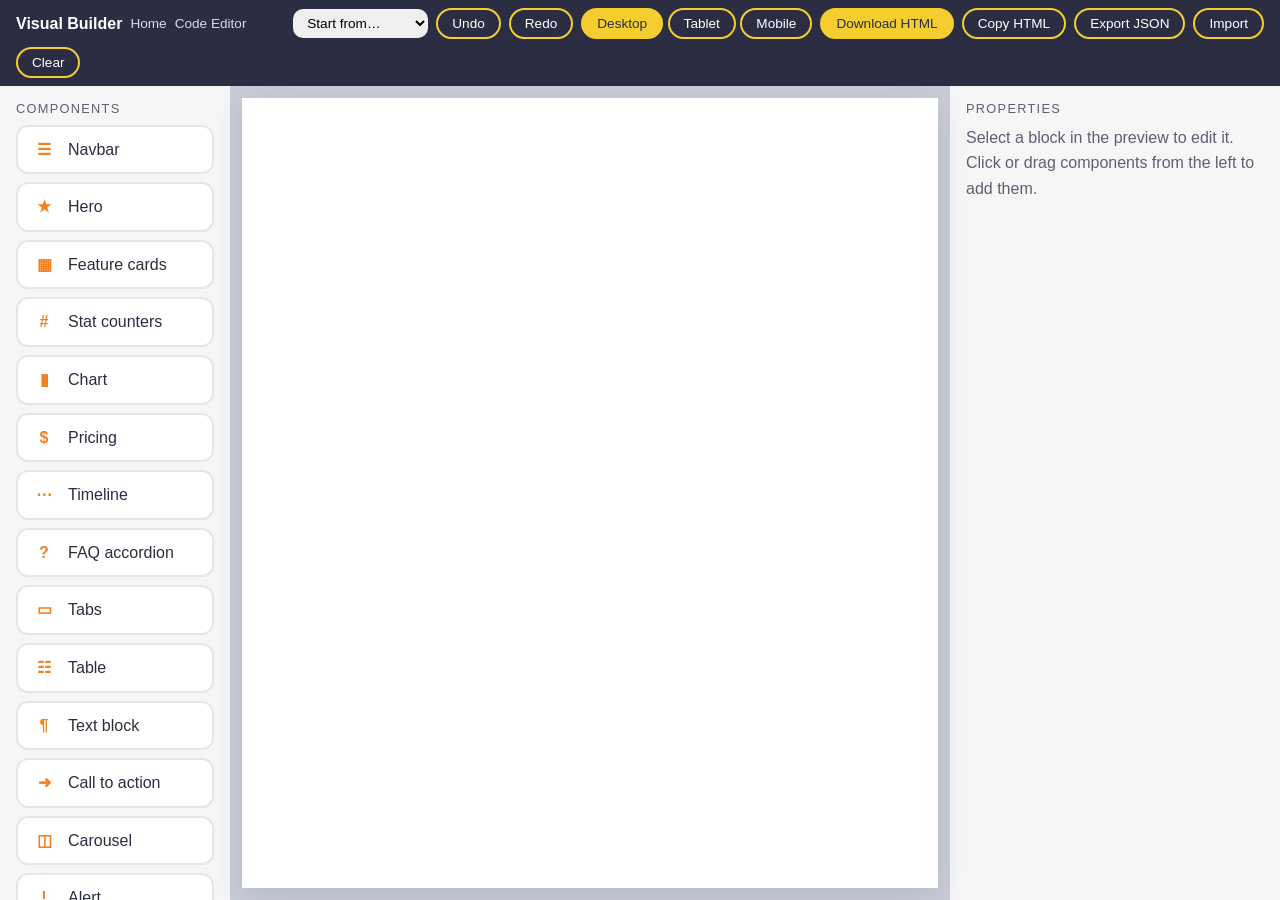
==== builder.html @ aaa6a3e3 "Create builder.html" ====
<!doctype html><html lang="en"><head><meta charset="utf-8"><meta name="viewport" content="width=device-width,initial-scale=1"><title>Relecloud Visual Builder</title><link rel="stylesheet" href="style.css">
<style>
html,body{height:100%}body{display:grid;grid-template-rows:auto 1fr;overflow:hidden}
.tb{display:flex;gap:8px;flex-wrap:wrap;align-items:center;padding:8px 16px;background:var(--navy);color:#fff}.tb a{color:#d6d8e6;text-decoration:none;font-size:.85rem}.tb .rc-btn{padding:6px 14px;font-size:.85rem}.tb .sp{flex:1}.tb .rc-btn-outline{color:#fff}.tb .on{background:var(--yellow);color:var(--navy)}
.tb select{padding:6px 10px;border-radius:10px;border:0;font:inherit;font-size:.85rem}
.ws{display:grid;grid-template-columns:230px 1fr 330px;min-height:0}.pal,.insp{overflow:auto;padding:16px;background:var(--surface)}
.pal h4,.insp h4{margin:0 0 8px;font-size:.8rem;letter-spacing:.1em;text-transform:uppercase;color:var(--muted)}.pal .it{display:flex;gap:10px;align-items:center;width:100%;margin-bottom:8px;padding:10px 12px;border:2px solid var(--line);border-radius:12px;background:var(--bg);color:var(--fg);font:inherit;cursor:grab;text-align:left}.pal .it:hover{border-color:var(--yellow)}.pal .it b{width:28px;text-align:center;color:var(--orange)}
.stage{position:relative;background:#c9ccd8;display:flex;justify-content:center;padding:12px;min-height:0;min-width:0}.frame{background:#fff;border:0;height:100%;width:100%;max-width:100%;transition:width .25s;box-shadow:var(--sh)}
.drop{position:absolute;inset:0;display:none;z-index:5;background:rgba(244,206,47,.15);border:3px dashed var(--yellow)}.dragging .drop{display:block}
.insp .rc-field{margin-bottom:12px}.insp textarea{min-height:90px;font:12px/1.4 ui-monospace,Consolas,monospace}.insp .bad{border-color:var(--red)}.insp .acts{display:flex;gap:6px;flex-wrap:wrap;margin:8px 0 16px}.insp .acts .rc-btn{padding:4px 12px;font-size:.8rem}
@media(max-width:1000px){body{overflow:auto;display:block}.ws{grid-template-columns:1fr}.stage{height:70vh}}
</style></head><body>
<div class="tb"><strong>Visual Builder</strong><a href="index.html">Home</a><a href="editor.html">Code Editor</a><span class="sp"></span>
<select id="preset" aria-label="Start from template"></select>
<button class="rc-btn rc-btn-outline" id="undo">Undo</button><button class="rc-btn rc-btn-outline" id="redo">Redo</button>
<span id="dev"><button class="rc-btn rc-btn-outline on" data-w="100%">Desktop</button> <button class="rc-btn rc-btn-outline" data-w="768px">Tablet</button> <button class="rc-btn rc-btn-outline" data-w="390px">Mobile</button></span>
<button class="rc-btn" id="export">Download HTML</button><button class="rc-btn rc-btn-outline" id="copy">Copy HTML</button><button class="rc-btn rc-btn-outline" id="json">Export JSON</button><label class="rc-btn rc-btn-outline">Import<input id="imp" type="file" accept=".json" hidden></label><button class="rc-btn rc-btn-outline" id="clear">Clear</button></div>
<div class="ws"><aside class="pal" id="pal"><h4>Components</h4></aside>
<div class="stage" id="stage"><iframe class="frame" id="frame" title="Page preview"></iframe><div class="drop" id="drop"></div></div>
<aside class="insp" id="insp"></aside></div>
<script src="script.js"></script>
<script>
const $=s=>document.querySelector(s),h=UI.h,clone=o=>JSON.parse(JSON.stringify(o));
const COLORS=['yellow','orange','red','blue','cyan','mint'];
const T=['text'],TA=['textarea'];
/* Catalog: props, editable fields, and make() — make() is self-contained so it can be exported as source. */
const C={
navbar:{label:'Navbar',icon:'☰',props:{brand:'Relecloud',links:[{label:'Features',href:'#features'},{label:'Pricing',href:'#pricing'}],ctaLabel:'Get started',ctaHref:'#cta'},fields:[['brand','Brand'],['links','Links','json'],['ctaLabel','Button label'],['ctaHref','Button link']],
 make:p=>new UI.reg.Navbar({brand:p.brand,links:p.links,cta:p.ctaLabel?{label:p.ctaLabel,href:p.ctaHref}:null})},
hero:{label:'Hero',icon:'★',props:{eyebrow:'Cloud platform',title:'Build something remarkable',text:'One platform to deploy, monitor and scale.',btn1:'Start free',btn1Href:'#cta',btn2:'Learn more',btn2Href:'#features'},fields:[['eyebrow','Eyebrow'],['title','Title'],['text','Text','textarea'],['btn1','Button 1'],['btn1Href','Button 1 link'],['btn2','Button 2'],['btn2Href','Button 2 link']],
 make:p=>new UI.reg.Hero({eyebrow:p.eyebrow,title:p.title,text:p.text,actions:[p.btn1&&{label:p.btn1,href:p.btn1Href},p.btn2&&{label:p.btn2,variant:'outline',href:p.btn2Href}].filter(Boolean)})},
features:{label:'Feature cards',icon:'▦',props:{id:'features',title:'Features',items:[{title:'Deploy',text:'Ship in minutes.',color:'yellow'},{title:'Monitor',text:'See everything.',color:'orange'},{title:'Scale',text:'Grow without limits.',color:'mint'}]},fields:[['id','Anchor id'],['title','Title'],['items','Cards','json']],
 make:p=>new UI.reg.Section({id:p.id,title:p.title,center:true},new UI.reg.Grid({cols:3},p.items.map((x,i)=>new UI.reg.Card({title:x.title,text:x.text,ring:i+1,color:x.color}))))},
stats:{label:'Stat counters',icon:'#',props:{title:'',items:[{value:87,suffix:'%',label:'Satisfaction',color:'yellow'},{value:12,suffix:'×',label:'Faster',color:'orange'},{value:342,prefix:'$',suffix:'K',label:'Revenue',color:'blue'},{value:99,suffix:'%',label:'Uptime',color:'mint'}]},fields:[['title','Title'],['items','Stats','json']],
 make:p=>new UI.reg.Section({title:p.title},new UI.reg.Grid({cols:4},p.items.map(x=>new UI.reg.Stat(x))))},
chart:{label:'Chart',icon:'▮',props:{title:'Revenue by quarter',type:'bar',values:'12,18,26,34',labels:'Q1,Q2,Q3,Q4'},fields:[['title','Title'],['type','Type','select',['bar','line','donut']],['values','Values (comma)'],['labels','Labels (comma)']],
 make:p=>new UI.reg.Section({title:p.title},new UI.reg.Chart({type:p.type,values:String(p.values).split(',').map(Number),labels:String(p.labels).split(',')}))},
pricing:{label:'Pricing',icon:'$',props:{id:'pricing',title:'Pricing',dark:true,plans:[{name:'Starter',price:'$0',note:'Small projects'},{name:'Pro',price:'$29',note:'Teams',featured:true},{name:'Scale',price:'$99',note:'Enterprise'}]},fields:[['id','Anchor id'],['title','Title'],['dark','Dark background','bool'],['plans','Plans','json']],
 make:p=>new UI.reg.Section({id:p.id,title:p.title,dark:p.dark,center:true},new UI.reg.Pricing({plans:p.plans}))},
timeline:{label:'Timeline',icon:'⋯',props:{title:'Roadmap',steps:[{title:'Plan',text:'Scope it.',date:'Jan',color:'yellow'},{title:'Build',text:'Make it.',date:'Feb',color:'orange'},{title:'Launch',text:'Ship it.',date:'Mar',color:'mint'}]},fields:[['title','Title'],['steps','Steps','json']],
 make:p=>new UI.reg.Section({title:p.title},new UI.reg.Timeline({steps:p.steps}))},
faq:{label:'FAQ accordion',icon:'?',props:{title:'Questions',items:[{title:'Is it free?',content:'Yes, the Starter plan is free.'},{title:'Can I cancel?',content:'Anytime.'}]},fields:[['title','Title'],['items','Items','json']],
 make:p=>new UI.reg.Section({title:p.title},new UI.reg.Accordion({items:p.items}))},
tabs:{label:'Tabs',icon:'▭',props:{title:'Details',tabs:[{label:'Overview',content:'Overview content.'},{label:'Specs',content:'Spec content.'}]},fields:[['title','Title'],['tabs','Tabs','json']],
 make:p=>new UI.reg.Section({title:p.title},new UI.reg.Tabs({tabs:p.tabs}))},
table:{label:'Table',icon:'☷',props:{title:'Status',head:['Workstream','Owner','Status'],rows:[['Discovery','Team A','Done'],['Build','Team B','Active']]},fields:[['title','Title'],['head','Header','json'],['rows','Rows','json']],
 make:p=>new UI.reg.Section({title:p.title},new UI.reg.Table({head:p.head,rows:p.rows}))},
text:{label:'Text block',icon:'¶',props:{id:'',title:'Heading',body:'Write your paragraph here.',center:false,dark:false},fields:[['id','Anchor id'],['title','Title'],['body','Body','textarea'],['center','Center','bool'],['dark','Dark background','bool']],
 make:p=>new UI.reg.Section({id:p.id||null,title:p.title,center:p.center,dark:p.dark},p.body.split('\n').map(t=>UI.h('p',{class:p.center?'rc-center':''},t)))},
cta:{label:'Call to action',icon:'➜',props:{id:'cta',title:'Ready to start?',text:'Create your account in minutes.',label:'Get started',href:'#',dark:true},fields:[['id','Anchor id'],['title','Title'],['text','Text'],['label','Button label'],['href','Button link'],['dark','Dark background','bool']],
 make:p=>new UI.reg.Section({id:p.id,title:p.title,dark:p.dark,center:true},UI.h('p',{},p.text),new UI.reg.Btn({label:p.label,href:p.href,size:'lg'}))},
carousel:{label:'Carousel',icon:'◫',props:{auto:4000,slides:['Slide one','Slide two','Slide three']},fields:[['auto','Auto-play ms','number'],['slides','Slides','json']],
 make:p=>new UI.reg.Section({},new UI.reg.Carousel({auto:p.auto||null,slides:p.slides}))},
alert:{label:'Alert',icon:'!',props:{color:'cyan',text:'Heads up: something worth knowing.'},fields:[['color','Color','select',COLORS],['text','Text']],
 make:p=>new UI.reg.Section({},new UI.reg.Alert({color:p.color,text:p.text}))},
footer:{label:'Footer',icon:'▁',props:{text:'© Relecloud'},fields:[['text','Text']],make:p=>new UI.reg.Footer({text:p.text})}};
const P=(...t)=>t.map(x=>Array.isArray(x)?{type:x[0],props:x[1]}:{type:x});
const PRESETS={blank:['Blank page',[]],saas:['SaaS landing',P('navbar','hero','features','stats','chart','pricing','faq','cta','footer')],
 report:['Business report',P(['hero',{eyebrow:'Quarterly report',title:'Q4 Business Review',text:'Highlights and next steps.',btn1:'',btn2:''}],'stats','chart','table','timeline','footer')],
 pricing:['Pricing page',P('navbar',['hero',{eyebrow:'Pricing',title:'Simple, transparent plans',text:'Pick a plan and upgrade anytime.',btn1:'',btn2:''}],'pricing','faq','cta','footer')]};
let state=[],sel=null,hist=[],hi=-1,uid=0,tm,frame=$('#frame');
const nid=()=>'n'+(++uid);
const node=(t,p)=>({id:nid(),type:t,props:Object.assign(clone(C[t].props),p||{})});
const load=a=>{state=a.map(x=>node(x.type,x.props));sel=null;commit(true)};
function save(){try{localStorage.setItem('rc-builder',JSON.stringify(state.map(({type,props})=>({type,props}))))}catch(e){}}
function commit(now){clearTimeout(tm);const go=()=>{const s=JSON.stringify(state.map(({type,props})=>({type,props})));if(hist[hi]!==s){hist=hist.slice(0,hi+1);hist.push(s);hi=hist.length-1}save()};now?go():tm=setTimeout(go,400);draw();insp()}
function restore(i){if(i<0||i>=hist.length)return;hi=i;state=JSON.parse(hist[i]).map(x=>node(x.type,x.props));sel=null;save();draw();insp()}
function draw(){const iw=frame.contentWindow;if(!iw||!iw.UI||!iw.RC)return;const d=iw.document,app=d.getElementById('app'),y=iw.scrollY;app.replaceChildren();
 if(!state.length){const e=d.createElement('div');e.className='bd-empty';e.textContent='Click or drag a component to start';app.append(e)}
 state.forEach(n=>{const w=d.createElement('div');w.className='bd-block'+(n.id===sel?' sel':'');w.dataset.id=n.id;w.dataset.type=n.type;
  try{w.append(new Function('UI','return '+C[n.type].make.toString())(iw.UI)(n.props).render())}catch(e){w.textContent='Error: '+e.message}
  w.addEventListener('click',e=>{e.preventDefault();select(n.id)});app.append(w)});
 iw.RC.init();iw.RC.start();iw.scrollTo(0,y)}
function select(i){sel=i;insp();[...frame.contentDocument.querySelectorAll('.bd-block')].forEach(b=>b.classList.toggle('sel',b.dataset.id===i))}
function add(t,at){const n=node(t);const i=at==null?(sel?state.findIndex(x=>x.id===sel)+1:state.length):at;state.splice(i,0,n);sel=n.id;commit(true);
 setTimeout(()=>{const b=frame.contentDocument.querySelector('.bd-block.sel');b&&b.scrollIntoView({block:'center'})},50)}
const idx=()=>state.findIndex(x=>x.id===sel);
function move(d){const i=idx(),j=i+d;if(i<0||j<0||j>=state.length)return;[state[i],state[j]]=[state[j],state[i]];commit(true)}
function dup(){const i=idx();if(i<0)return;const n=node(state[i].type,clone(state[i].props));state.splice(i+1,0,n);sel=n.id;commit(true)}
function del(){const i=idx();if(i<0)return;state.splice(i,1);sel=null;commit(true)}
function insp(){const box=$('#insp'),n=state.find(x=>x.id===sel);box.replaceChildren();
 if(!n){box.append(h('h4',{},'Properties'),h('p',{class:'rc-muted'},'Select a block in the preview to edit it. Click or drag components from the left to add them.'));return}
 box.append(h('h4',{},'Editing'),h('h3',{},C[n.type].label),h('div',{class:'acts'},...[['↑ Up',()=>move(-1)],['↓ Down',()=>move(1)],['Duplicate',dup],['Delete',del]].map(([l,f])=>new UI.reg.Btn({label:l,size:'sm',variant:'outline',onClick:f}).render())));
 C[n.type].fields.forEach(([k,label,type,opts])=>{const v=n.props[k],id='f_'+k;let inp;
  const set=val=>{n.props[k]=val;commit()};
  if(type==='textarea'||type==='json'){inp=h('textarea',{class:'rc-input',id,rows:type==='json'?8:4,spellcheck:'false'});inp.value=type==='json'?JSON.stringify(v,null,1):v??'';
   inp.addEventListener('input',()=>{if(type==='json'){try{set(JSON.parse(inp.value));inp.classList.remove('bad')}catch(e){inp.classList.add('bad')}}else set(inp.value)})}
  else if(type==='select'){inp=h('select',{class:'rc-input',id},opts.map(o=>h('option',{value:o},o)));inp.value=v;inp.addEventListener('change',()=>set(inp.value))}
  else if(type==='bool'){inp=h('input',{type:'checkbox',class:'rc-switch',id});inp.checked=!!v;inp.addEventListener('change',()=>set(inp.checked))}
  else{inp=h('input',{class:'rc-input',id,type:type==='number'?'number':'text'});inp.value=v??'';inp.addEventListener('input',()=>set(type==='number'?+inp.value:inp.value))}
  box.append(h('div',{class:'rc-field'},h('label',{for:id},label),inp))})}
/* export: self-contained page that rebuilds the layout with the same UI classes */
function html(){const used=[...new Set(state.map(n=>n.type))];
 return `<!doctype html>\n<html lang="en"><head><meta charset="utf-8"><meta name="viewport" content="width=device-width,initial-scale=1"><title>My page</title><link rel="stylesheet" href="style.css"></head>\n<body><div id="app"></div>\n<script src="script.js"><\/script>\n<script>\nconst make={\n${used.map(t=>'  '+t+':'+C[t].make.toString()).join(',\n')}\n};\nconst spec=${JSON.stringify(state.map(({type,props})=>({type,props})),null,1)};\nspec.forEach(n=>make[n.type](n.props).mount('#app'));\n<\/script></body></html>\n`}
const dl=(name,text,type)=>{const a=h('a',{href:URL.createObjectURL(new Blob([text],{type})),download:name});document.body.append(a);a.click();a.remove()};
/* wiring */
const pal=$('#pal');Object.entries(C).forEach(([t,c])=>{const b=h('button',{class:'it',draggable:'true',type:'button',data:{type:t}},h('b',{},c.icon),c.label);
 b.addEventListener('click',()=>add(t));b.addEventListener('dragstart',e=>{e.dataTransfer.setData('text/plain',t);document.body.classList.add('dragging')});b.addEventListener('dragend',()=>document.body.classList.remove('dragging'));pal.append(b)});
const dz=$('#drop');dz.addEventListener('dragover',e=>e.preventDefault());dz.addEventListener('drop',e=>{e.preventDefault();document.body.classList.remove('dragging');const t=e.dataTransfer.getData('text/plain');if(!C[t])return;
 const y=e.clientY-frame.getBoundingClientRect().top,bl=[...frame.contentDocument.querySelectorAll('.bd-block')];let i=bl.findIndex(b=>{const r=b.getBoundingClientRect();return y<r.top+r.height/2});add(t,i<0?state.length:i)});
const ps=$('#preset');Object.entries(PRESETS).forEach(([k,[l]])=>ps.append(h('option',{value:k},k==='blank'?'Start from…':l)));ps.addEventListener('change',()=>{if(ps.value&&(!state.length||confirm('Replace the current page?')))load(PRESETS[ps.value][1]);ps.value='blank'});
$('#undo').onclick=()=>restore(hi-1);$('#redo').onclick=()=>restore(hi+1);
$('#clear').onclick=()=>{if(!state.length||confirm('Clear the page?')){state=[];sel=null;commit(true)}};
$('#export').onclick=()=>dl('page.html',html(),'text/html');$('#copy').onclick=()=>navigator.clipboard.writeText(html()).then(()=>RC.toast('HTML copied','mint'));
$('#json').onclick=()=>dl('page.json',JSON.stringify(state.map(({type,props})=>({type,props})),null,1),'application/json');
$('#imp').onchange=e=>{const f=e.target.files[0];if(!f)return;f.text().then(t=>{try{load(JSON.parse(t).filter(x=>C[x.type]))}catch(err){RC.toast('Invalid JSON file','red')}})};
$('#dev').addEventListener('click',e=>{const b=e.target.closest('button');if(!b)return;frame.style.width=b.dataset.w;[...$('#dev').children].forEach(x=>x.classList.toggle('on',x===b))});
document.addEventListener('keydown',e=>{if(/INPUT|TEXTAREA|SELECT/.test(document.activeElement.tagName))return;if((e.key==='Delete'||e.key==='Backspace')&&sel){e.preventDefault();del()}if((e.ctrlKey||e.metaKey)&&e.key==='z'){e.preventDefault();restore(hi-1)}if((e.ctrlKey||e.metaKey)&&e.key==='y'){e.preventDefault();restore(hi+1)}});
const base=new URL('./',location.href).href;
frame.addEventListener('load',()=>{let s=null;try{s=JSON.parse(localStorage.getItem('rc-builder'))}catch(e){}state=(s&&s.length?s:PRESETS.saas[1]).filter(x=>C[x.type]).map(x=>node(x.type,x.props));commit(true)},{once:true});
frame.srcdoc=`<!doctype html><html><head><meta charset="utf-8"><meta name="viewport" content="width=device-width,initial-scale=1"><link rel="stylesheet" href="${base}style.css"><style>.bd-block{position:relative;cursor:pointer}.bd-block>*{pointer-events:none}.bd-block:hover{outline:2px dashed #009AD5;outline-offset:-2px}.bd-block.sel{outline:3px solid #F4CE2F;outline-offset:-3px}.bd-empty{padding:120px 24px;text-align:center;color:#888;font:1.2rem sans-serif}.rc-nav{position:relative}</style></head><body><div id="app"></div><script src="${base}script.js"><\/script></body></html>`;
</script></body></html>
---- style.css ----
/* Relecloud UI 1.1 — tokens, base, layout, components, templates */
:root{--navy:#2B2E42;--white:#fff;--gray:#E7E6E6;--yellow:#F4CE2F;--red:#D23958;--orange:#F58020;--cyan:#009AD5;--blue:#0479CE;--mint:#25C29C;
--bg:var(--white);--fg:var(--navy);--surface:#f6f6f6;--line:var(--gray);--muted:#5d6075;
--fh:"Avenir Next LT Pro Demi",Avenir,Calibri,Arial,sans-serif;--fb:"Avenir Next LT Pro",Avenir,Calibri,Arial,sans-serif;
--s1:4px;--s2:8px;--s3:16px;--s4:24px;--s5:32px;--s6:48px;--s7:80px;--r:16px;--max:1200px;--sh:0 8px 30px rgba(43,46,66,.12);--t:.2s ease}
[data-theme=dark]{--bg:var(--navy);--fg:#fff;--surface:#383c55;--line:#4a4e6a;--muted:#b9bcd0;--sh:0 8px 30px rgba(0,0,0,.4)}
*{box-sizing:border-box}html{scroll-behavior:smooth}body{margin:0;background:var(--bg);color:var(--fg);font:400 1rem/1.6 var(--fb);transition:background var(--t)}
h1,h2,h3,h4{font-family:var(--fh);line-height:1.15;margin:0 0 var(--s3);font-weight:400}h1{font-size:clamp(2.4rem,6vw,4rem)}h2{font-size:clamp(1.8rem,4vw,2.6rem)}h3{font-size:1.4rem}p{margin:0 0 var(--s3)}a{color:var(--blue)}img{max-width:100%}
.rc-muted{color:var(--muted)}.rc-eyebrow{font:700 .8rem var(--fb);letter-spacing:.14em;text-transform:uppercase;color:var(--orange)}
/* layout */
.rc-container{max-width:var(--max);margin:0 auto;padding:0 var(--s4)}.rc-section{padding:var(--s7) 0}.rc-dark{background:var(--navy);color:#fff;--surface:#383c55;--line:#4a4e6a;--muted:#b9bcd0}
.rc-grid{display:grid;gap:var(--s4);grid-template-columns:repeat(auto-fit,minmax(240px,1fr))}.rc-grid-2{grid-template-columns:repeat(auto-fit,minmax(340px,1fr))}.rc-grid-3{grid-template-columns:repeat(3,1fr)}.rc-grid-4{grid-template-columns:repeat(4,1fr)}
@media(max-width:800px){.rc-grid-3,.rc-grid-4{grid-template-columns:1fr 1fr}}@media(max-width:520px){.rc-grid-3,.rc-grid-4{grid-template-columns:1fr}}
.rc-stack>*+*{margin-top:var(--s3)}.rc-row{display:flex;gap:var(--s3);flex-wrap:wrap;align-items:center}.rc-between{justify-content:space-between}.rc-center{text-align:center}
/* buttons */
.rc-btn{display:inline-flex;align-items:center;gap:var(--s2);padding:12px 28px;border:2px solid transparent;border-radius:999px;background:var(--yellow);color:var(--navy);font:400 1rem var(--fh);text-decoration:none;cursor:pointer;transition:transform var(--t),box-shadow var(--t)}
.rc-btn:hover{transform:translateY(-2px);box-shadow:var(--sh)}.rc-btn:focus-visible,.rc-input:focus-visible{outline:3px solid var(--cyan);outline-offset:2px}
.rc-btn-outline{background:none;border-color:var(--yellow);color:var(--fg)}.rc-btn-blue{background:var(--blue);color:#fff}.rc-btn-sm{padding:6px 16px;font-size:.9rem}.rc-btn-lg{padding:16px 40px;font-size:1.15rem}
/* motifs */
.rc-ring{display:inline-grid;place-items:center;width:56px;height:56px;border:2px solid var(--c,var(--yellow));border-radius:50%;color:var(--c,var(--yellow));font:1.2rem var(--fh);flex:none}
.rc-ring-lg{width:88px;height:88px;font-size:1.8rem}.rc-rule{border:0;border-top:2px dashed var(--c,var(--mint));margin:var(--s4) 0}
.rc-marker{display:block;height:6px;width:100%;border-radius:3px;background:var(--c,var(--yellow));margin:var(--s2) 0 var(--s3)}
.c-yellow{--c:var(--yellow)}.c-orange{--c:var(--orange)}.c-red{--c:var(--red)}.c-blue{--c:var(--blue)}.c-cyan{--c:var(--cyan)}.c-mint{--c:var(--mint)}
/* surfaces */
.rc-card{background:var(--surface);border-radius:var(--r);padding:var(--s5);transition:transform var(--t),box-shadow var(--t)}.rc-card-hover:hover{transform:translateY(-4px);box-shadow:var(--sh)}
.rc-badge{display:inline-block;padding:2px 12px;border-radius:999px;background:var(--c,var(--yellow));color:var(--navy);font:700 .75rem var(--fb)}
.rc-alert{padding:var(--s3) var(--s4);border-radius:12px;border:2px solid var(--c,var(--cyan));display:flex;gap:var(--s3)}
.rc-stat b{display:block;font:clamp(2.4rem,5vw,3.4rem) var(--fh);color:var(--c,var(--yellow))}
.rc-progress{height:10px;background:var(--line);border-radius:5px;overflow:hidden}.rc-progress>i{display:block;height:100%;width:var(--v,50%);background:var(--c,var(--mint));border-radius:5px;transition:width .8s}
/* nav */
.rc-nav{position:sticky;top:0;z-index:50;background:var(--bg);border-bottom:1px solid var(--line);backdrop-filter:blur(8px)}.rc-nav .rc-container{display:flex;align-items:center;justify-content:space-between;height:68px}
.rc-nav nav{display:flex;gap:var(--s4)}.rc-nav a{color:var(--fg);text-decoration:none}.rc-logo{font:1.3rem var(--fh)}@media(max-width:700px){.rc-nav nav{display:none}}
/* forms */
.rc-field{display:grid;gap:var(--s2)}.rc-field label{font:700 .85rem var(--fb)}.rc-input{width:100%;padding:12px 16px;border:2px solid var(--line);border-radius:12px;background:var(--bg);color:var(--fg);font:inherit}
.rc-switch{appearance:none;width:48px;height:26px;border-radius:13px;background:var(--line);position:relative;cursor:pointer;transition:background var(--t)}.rc-switch::after{content:"";position:absolute;top:3px;left:3px;width:20px;height:20px;border-radius:50%;background:#fff;transition:transform var(--t)}.rc-switch:checked{background:var(--mint)}.rc-switch:checked::after{transform:translateX(22px)}
/* tabs, accordion */
.rc-tablist{display:flex;gap:var(--s2);border-bottom:2px solid var(--line)}.rc-tab{background:none;border:0;padding:12px 20px;color:var(--muted);font:1rem var(--fh);cursor:pointer;border-bottom:3px solid transparent;margin-bottom:-2px}.rc-tab[aria-selected=true]{color:var(--fg);border-color:var(--yellow)}.rc-tabpanel{padding:var(--s4) 0}.rc-tabpanel[hidden]{display:none}
.rc-acc{border-bottom:1px solid var(--line)}.rc-acc summary{cursor:pointer;padding:var(--s3) 0;font:1.1rem var(--fh);list-style:none;display:flex;justify-content:space-between}.rc-acc summary::after{content:"+";color:var(--orange)}.rc-acc[open] summary::after{content:"–"}
/* overlays */
.rc-modal{border:0;border-radius:var(--r);padding:var(--s5);max-width:520px;width:90%;background:var(--bg);color:var(--fg);box-shadow:var(--sh)}.rc-modal::backdrop{background:rgba(43,46,66,.7)}
.rc-toasts{position:fixed;right:var(--s4);bottom:var(--s4);display:grid;gap:var(--s2);z-index:99}.rc-toast{background:var(--navy);color:#fff;padding:12px 20px;border-radius:12px;border-left:6px solid var(--c,var(--mint));box-shadow:var(--sh);animation:rcin .3s}@keyframes rcin{from{opacity:0;transform:translateY(12px)}}
[data-tip]{position:relative}[data-tip]:hover::after{content:attr(data-tip);position:absolute;bottom:125%;left:50%;transform:translateX(-50%);background:var(--navy);color:#fff;padding:4px 12px;border-radius:8px;font-size:.8rem;white-space:nowrap}
/* table */
.rc-table{width:100%;border-collapse:collapse}.rc-table th{background:var(--navy);color:#fff;text-align:left;padding:12px 16px;font:1rem var(--fh)}.rc-table td{padding:12px 16px;border-bottom:1px solid var(--line)}
/* timeline (from the deck) */
.rc-timeline{display:grid;grid-template-columns:repeat(auto-fit,minmax(170px,1fr));gap:var(--s4)}.rc-timeline h4{letter-spacing:.12em;text-transform:uppercase;font-size:1rem;margin:0}.rc-timeline time{display:block;font:1.6rem var(--fh);color:var(--c);margin-top:var(--s3)}.rc-timeline .rc-rule{border-color:var(--c)}
/* templates */
.rc-hero{padding:var(--s7) 0;background:var(--navy);color:#fff}.rc-hero h1{max-width:14ch}.rc-hero p{max-width:50ch;font-size:1.2rem;color:#d6d8e6}
.rc-price{text-align:center}.rc-price b{font:3rem var(--fh)}.rc-price.rc-feat{outline:3px solid var(--yellow)}.rc-quote{font:clamp(1.4rem,3vw,2rem) var(--fh);max-width:30ch}
.rc-footer{background:var(--navy);color:#b9bcd0;padding:var(--s6) 0}.rc-reveal{opacity:0;transform:translateY(24px);transition:opacity .7s,transform .7s}.rc-reveal.in{opacity:1;transform:none}
/* slide deck mode */
.rc-deck{height:100vh;overflow-y:auto;scroll-snap-type:y mandatory}.rc-deck>section{height:100vh;scroll-snap-align:start;display:grid;align-content:center;padding:0 8vw}
@media(prefers-reduced-motion:reduce){*{transition:none!important;animation:none!important}.rc-reveal{opacity:1;transform:none}}
@media print{.rc-nav,.rc-toasts{display:none}.rc-section{padding:var(--s5) 0;break-inside:avoid}}
/* ===== 1.1 additions ===== */
.rc-crumbs{display:flex;gap:var(--s2);list-style:none;margin:0;padding:0;font-size:.9rem;color:var(--muted)}.rc-crumbs li+li::before{content:"/";margin-right:var(--s2)}.rc-crumbs a{color:var(--blue);text-decoration:none}
.rc-pages{display:flex;gap:var(--s2);list-style:none;padding:0;margin:0}.rc-pages a{display:grid;place-items:center;min-width:40px;height:40px;border-radius:50%;color:var(--fg);text-decoration:none;border:2px solid var(--line)}.rc-pages .on a{background:var(--yellow);border-color:var(--yellow);color:var(--navy)}
.rc-dd{position:relative;display:inline-block}.rc-dd-menu{position:absolute;top:110%;left:0;min-width:200px;background:var(--bg);border:1px solid var(--line);border-radius:12px;box-shadow:var(--sh);padding:var(--s2);display:none;z-index:40}.rc-dd.open .rc-dd-menu{display:grid}.rc-dd-menu a{padding:8px 12px;border-radius:8px;color:var(--fg);text-decoration:none}.rc-dd-menu a:hover{background:var(--surface)}
.rc-carousel{position:relative;overflow:hidden;border-radius:var(--r)}.rc-track{display:flex;transition:transform .5s ease}.rc-track>*{flex:0 0 100%;padding:var(--s6);background:var(--surface)}.rc-car-nav{display:flex;gap:var(--s2);justify-content:center;margin-top:var(--s3)}.rc-car-nav button{width:12px;height:12px;border-radius:50%;border:0;background:var(--line);cursor:pointer}.rc-car-nav .on{background:var(--yellow);width:32px;border-radius:6px}
.rc-avatar{width:48px;height:48px;border-radius:50%;background:var(--c,var(--blue));color:#fff;display:inline-grid;place-items:center;font:1rem var(--fh)}.rc-steps{counter-reset:s;list-style:none;padding:0;display:grid;gap:var(--s4)}.rc-steps li{counter-increment:s;display:flex;gap:var(--s3)}.rc-steps li::before{content:counter(s);flex:none;width:40px;height:40px;border:2px solid var(--c,var(--yellow));border-radius:50%;display:grid;place-items:center;color:var(--c,var(--yellow));font-family:var(--fh)}
/* charts (rendered by script.js) */
.rc-chart{width:100%;max-width:520px}.rc-chart text{fill:var(--muted);font:12px var(--fb)}.rc-chart .bar{transform-origin:bottom;transform-box:fill-box;animation:rcbar .9s both}.rc-chart .ln{stroke-dasharray:var(--len);stroke-dashoffset:var(--len);animation:rcdraw 1.4s forwards}.rc-chart .arc{stroke-dasharray:0 var(--len);animation:rcarc 1.2s forwards}
@keyframes rcbar{from{transform:scaleY(0)}}@keyframes rcdraw{to{stroke-dashoffset:0}}@keyframes rcarc{to{stroke-dasharray:var(--a) var(--len)}}
/* animated graphics */
.rc-orbs{position:relative;overflow:hidden}.rc-orbs::before,.rc-orbs::after{content:"";position:absolute;width:420px;height:420px;border-radius:50%;filter:blur(90px);opacity:.35;animation:rcfloat 14s ease-in-out infinite alternate;pointer-events:none}.rc-orbs::before{background:var(--blue);top:-120px;right:-80px}.rc-orbs::after{background:var(--mint);bottom:-160px;left:-100px;animation-delay:-7s}.rc-orbs>*{position:relative;z-index:1}
@keyframes rcfloat{to{transform:translate(60px,40px) scale(1.2)}}.rc-pulse{animation:rcpulse 2.4s ease-out infinite}@keyframes rcpulse{0%{box-shadow:0 0 0 0 color-mix(in srgb,var(--c,var(--yellow)) 60%,transparent)}100%{box-shadow:0 0 0 26px transparent}}
.rc-spin{animation:rcspin 12s linear infinite}@keyframes rcspin{to{transform:rotate(360deg)}}.rc-marquee{overflow:hidden;white-space:nowrap}.rc-marquee>div{display:inline-block;animation:rcmq 25s linear infinite;font:2rem var(--fh);padding-right:var(--s6)}@keyframes rcmq{to{transform:translateX(-50%)}}
.rc-gradtext{background:linear-gradient(90deg,var(--yellow),var(--orange),var(--red),var(--blue),var(--mint));background-size:300%;-webkit-background-clip:text;background-clip:text;color:transparent;animation:rcgrad 8s linear infinite}@keyframes rcgrad{to{background-position:300%}}
.rc-type::after{content:"|";animation:rcblink 1s steps(1) infinite}@keyframes rcblink{50%{opacity:0}}.rc-wave{display:flex;gap:4px;align-items:flex-end;height:48px}.rc-wave i{width:6px;background:var(--c,var(--mint));border-radius:3px;animation:rcwave 1s ease-in-out infinite alternate}.rc-wave i:nth-child(2n){animation-delay:.25s}.rc-wave i:nth-child(3n){animation-delay:.5s}@keyframes rcwave{from{height:8px}to{height:48px}}
/* dashboard shell */
.rc-dash{display:grid;grid-template-columns:240px 1fr;min-height:100vh}.rc-side{background:var(--navy);color:#fff;padding:var(--s4);display:grid;align-content:start;gap:var(--s2)}.rc-side a{color:#d6d8e6;text-decoration:none;padding:10px 14px;border-radius:10px}.rc-side a:hover,.rc-side a.on{background:#383c55;color:var(--yellow)}.rc-main{padding:var(--s5);background:var(--surface)}@media(max-width:800px){.rc-dash{grid-template-columns:1fr}}
/* business documents */
.rc-doc{max-width:820px;margin:var(--s5) auto;background:#fff;color:var(--navy);padding:var(--s7);box-shadow:var(--sh)}.rc-doc .rc-table td{color:var(--navy)}.rc-cover{min-height:100vh;display:grid;align-content:end;padding:var(--s7);background:var(--navy);color:#fff}.rc-total{text-align:right;font:1.6rem var(--fh)}
.rc-prose{max-width:68ch;margin:0 auto}.rc-prose p{font-size:1.1rem}.rc-book{max-width:6in;margin:0 auto;font:11pt/16pt var(--fb)}.rc-book h2{page-break-before:always}.rc-book p{text-align:justify;text-indent:1.2em;margin:0}
/* responsive navbar (UI.Navbar) */
.rc-burger{display:none;place-items:center;width:44px;height:44px;border:2px solid var(--line);border-radius:12px;background:none;color:var(--fg);font-size:1.3rem;cursor:pointer}
@media(max-width:700px){.rc-burger{display:grid}.rc-nav.open nav{display:grid;position:absolute;top:68px;left:0;right:0;background:var(--bg);padding:var(--s3) var(--s4);gap:var(--s3);border-bottom:1px solid var(--line);box-shadow:var(--sh)}}

pre{overflow-x:auto;max-width:100%}.rc-prose,.rc-main{min-width:0}
.rc-dark .rc-btn-outline,.rc-hero .rc-btn-outline,.rc-cover .rc-btn-outline{color:#fff}.rc-dark .rc-nav .rc-btn-outline{color:#fff}
---- style.css ----
/* Relecloud UI 1.1 — tokens, base, layout, components, templates */
:root{--navy:#2B2E42;--white:#fff;--gray:#E7E6E6;--yellow:#F4CE2F;--red:#D23958;--orange:#F58020;--cyan:#009AD5;--blue:#0479CE;--mint:#25C29C;
--bg:var(--white);--fg:var(--navy);--surface:#f6f6f6;--line:var(--gray);--muted:#5d6075;
--fh:"Avenir Next LT Pro Demi",Avenir,Calibri,Arial,sans-serif;--fb:"Avenir Next LT Pro",Avenir,Calibri,Arial,sans-serif;
--s1:4px;--s2:8px;--s3:16px;--s4:24px;--s5:32px;--s6:48px;--s7:80px;--r:16px;--max:1200px;--sh:0 8px 30px rgba(43,46,66,.12);--t:.2s ease}
[data-theme=dark]{--bg:var(--navy);--fg:#fff;--surface:#383c55;--line:#4a4e6a;--muted:#b9bcd0;--sh:0 8px 30px rgba(0,0,0,.4)}
*{box-sizing:border-box}html{scroll-behavior:smooth}body{margin:0;background:var(--bg);color:var(--fg);font:400 1rem/1.6 var(--fb);transition:background var(--t)}
h1,h2,h3,h4{font-family:var(--fh);line-height:1.15;margin:0 0 var(--s3);font-weight:400}h1{font-size:clamp(2.4rem,6vw,4rem)}h2{font-size:clamp(1.8rem,4vw,2.6rem)}h3{font-size:1.4rem}p{margin:0 0 var(--s3)}a{color:var(--blue)}img{max-width:100%}
.rc-muted{color:var(--muted)}.rc-eyebrow{font:700 .8rem var(--fb);letter-spacing:.14em;text-transform:uppercase;color:var(--orange)}
/* layout */
.rc-container{max-width:var(--max);margin:0 auto;padding:0 var(--s4)}.rc-section{padding:var(--s7) 0}.rc-dark{background:var(--navy);color:#fff;--surface:#383c55;--line:#4a4e6a;--muted:#b9bcd0}
.rc-grid{display:grid;gap:var(--s4);grid-template-columns:repeat(auto-fit,minmax(240px,1fr))}.rc-grid-2{grid-template-columns:repeat(auto-fit,minmax(340px,1fr))}.rc-grid-3{grid-template-columns:repeat(3,1fr)}.rc-grid-4{grid-template-columns:repeat(4,1fr)}
@media(max-width:800px){.rc-grid-3,.rc-grid-4{grid-template-columns:1fr 1fr}}@media(max-width:520px){.rc-grid-3,.rc-grid-4{grid-template-columns:1fr}}
.rc-stack>*+*{margin-top:var(--s3)}.rc-row{display:flex;gap:var(--s3);flex-wrap:wrap;align-items:center}.rc-between{justify-content:space-between}.rc-center{text-align:center}
/* buttons */
.rc-btn{display:inline-flex;align-items:center;gap:var(--s2);padding:12px 28px;border:2px solid transparent;border-radius:999px;background:var(--yellow);color:var(--navy);font:400 1rem var(--fh);text-decoration:none;cursor:pointer;transition:transform var(--t),box-shadow var(--t)}
.rc-btn:hover{transform:translateY(-2px);box-shadow:var(--sh)}.rc-btn:focus-visible,.rc-input:focus-visible{outline:3px solid var(--cyan);outline-offset:2px}
.rc-btn-outline{background:none;border-color:var(--yellow);color:var(--fg)}.rc-btn-blue{background:var(--blue);color:#fff}.rc-btn-sm{padding:6px 16px;font-size:.9rem}.rc-btn-lg{padding:16px 40px;font-size:1.15rem}
/* motifs */
.rc-ring{display:inline-grid;place-items:center;width:56px;height:56px;border:2px solid var(--c,var(--yellow));border-radius:50%;color:var(--c,var(--yellow));font:1.2rem var(--fh);flex:none}
.rc-ring-lg{width:88px;height:88px;font-size:1.8rem}.rc-rule{border:0;border-top:2px dashed var(--c,var(--mint));margin:var(--s4) 0}
.rc-marker{display:block;height:6px;width:100%;border-radius:3px;background:var(--c,var(--yellow));margin:var(--s2) 0 var(--s3)}
.c-yellow{--c:var(--yellow)}.c-orange{--c:var(--orange)}.c-red{--c:var(--red)}.c-blue{--c:var(--blue)}.c-cyan{--c:var(--cyan)}.c-mint{--c:var(--mint)}
/* surfaces */
.rc-card{background:var(--surface);border-radius:var(--r);padding:var(--s5);transition:transform var(--t),box-shadow var(--t)}.rc-card-hover:hover{transform:translateY(-4px);box-shadow:var(--sh)}
.rc-badge{display:inline-block;padding:2px 12px;border-radius:999px;background:var(--c,var(--yellow));color:var(--navy);font:700 .75rem var(--fb)}
.rc-alert{padding:var(--s3) var(--s4);border-radius:12px;border:2px solid var(--c,var(--cyan));display:flex;gap:var(--s3)}
.rc-stat b{display:block;font:clamp(2.4rem,5vw,3.4rem) var(--fh);color:var(--c,var(--yellow))}
.rc-progress{height:10px;background:var(--line);border-radius:5px;overflow:hidden}.rc-progress>i{display:block;height:100%;width:var(--v,50%);background:var(--c,var(--mint));border-radius:5px;transition:width .8s}
/* nav */
.rc-nav{position:sticky;top:0;z-index:50;background:var(--bg);border-bottom:1px solid var(--line);backdrop-filter:blur(8px)}.rc-nav .rc-container{display:flex;align-items:center;justify-content:space-between;height:68px}
.rc-nav nav{display:flex;gap:var(--s4)}.rc-nav a{color:var(--fg);text-decoration:none}.rc-logo{font:1.3rem var(--fh)}@media(max-width:700px){.rc-nav nav{display:none}}
/* forms */
.rc-field{display:grid;gap:var(--s2)}.rc-field label{font:700 .85rem var(--fb)}.rc-input{width:100%;padding:12px 16px;border:2px solid var(--line);border-radius:12px;background:var(--bg);color:var(--fg);font:inherit}
.rc-switch{appearance:none;width:48px;height:26px;border-radius:13px;background:var(--line);position:relative;cursor:pointer;transition:background var(--t)}.rc-switch::after{content:"";position:absolute;top:3px;left:3px;width:20px;height:20px;border-radius:50%;background:#fff;transition:transform var(--t)}.rc-switch:checked{background:var(--mint)}.rc-switch:checked::after{transform:translateX(22px)}
/* tabs, accordion */
.rc-tablist{display:flex;gap:var(--s2);border-bottom:2px solid var(--line)}.rc-tab{background:none;border:0;padding:12px 20px;color:var(--muted);font:1rem var(--fh);cursor:pointer;border-bottom:3px solid transparent;margin-bottom:-2px}.rc-tab[aria-selected=true]{color:var(--fg);border-color:var(--yellow)}.rc-tabpanel{padding:var(--s4) 0}.rc-tabpanel[hidden]{display:none}
.rc-acc{border-bottom:1px solid var(--line)}.rc-acc summary{cursor:pointer;padding:var(--s3) 0;font:1.1rem var(--fh);list-style:none;display:flex;justify-content:space-between}.rc-acc summary::after{content:"+";color:var(--orange)}.rc-acc[open] summary::after{content:"–"}
/* overlays */
.rc-modal{border:0;border-radius:var(--r);padding:var(--s5);max-width:520px;width:90%;background:var(--bg);color:var(--fg);box-shadow:var(--sh)}.rc-modal::backdrop{background:rgba(43,46,66,.7)}
.rc-toasts{position:fixed;right:var(--s4);bottom:var(--s4);display:grid;gap:var(--s2);z-index:99}.rc-toast{background:var(--navy);color:#fff;padding:12px 20px;border-radius:12px;border-left:6px solid var(--c,var(--mint));box-shadow:var(--sh);animation:rcin .3s}@keyframes rcin{from{opacity:0;transform:translateY(12px)}}
[data-tip]{position:relative}[data-tip]:hover::after{content:attr(data-tip);position:absolute;bottom:125%;left:50%;transform:translateX(-50%);background:var(--navy);color:#fff;padding:4px 12px;border-radius:8px;font-size:.8rem;white-space:nowrap}
/* table */
.rc-table{width:100%;border-collapse:collapse}.rc-table th{background:var(--navy);color:#fff;text-align:left;padding:12px 16px;font:1rem var(--fh)}.rc-table td{padding:12px 16px;border-bottom:1px solid var(--line)}
/* timeline (from the deck) */
.rc-timeline{display:grid;grid-template-columns:repeat(auto-fit,minmax(170px,1fr));gap:var(--s4)}.rc-timeline h4{letter-spacing:.12em;text-transform:uppercase;font-size:1rem;margin:0}.rc-timeline time{display:block;font:1.6rem var(--fh);color:var(--c);margin-top:var(--s3)}.rc-timeline .rc-rule{border-color:var(--c)}
/* templates */
.rc-hero{padding:var(--s7) 0;background:var(--navy);color:#fff}.rc-hero h1{max-width:14ch}.rc-hero p{max-width:50ch;font-size:1.2rem;color:#d6d8e6}
.rc-price{text-align:center}.rc-price b{font:3rem var(--fh)}.rc-price.rc-feat{outline:3px solid var(--yellow)}.rc-quote{font:clamp(1.4rem,3vw,2rem) var(--fh);max-width:30ch}
.rc-footer{background:var(--navy);color:#b9bcd0;padding:var(--s6) 0}.rc-reveal{opacity:0;transform:translateY(24px);transition:opacity .7s,transform .7s}.rc-reveal.in{opacity:1;transform:none}
/* slide deck mode */
.rc-deck{height:100vh;overflow-y:auto;scroll-snap-type:y mandatory}.rc-deck>section{height:100vh;scroll-snap-align:start;display:grid;align-content:center;padding:0 8vw}
@media(prefers-reduced-motion:reduce){*{transition:none!important;animation:none!important}.rc-reveal{opacity:1;transform:none}}
@media print{.rc-nav,.rc-toasts{display:none}.rc-section{padding:var(--s5) 0;break-inside:avoid}}
/* ===== 1.1 additions ===== */
.rc-crumbs{display:flex;gap:var(--s2);list-style:none;margin:0;padding:0;font-size:.9rem;color:var(--muted)}.rc-crumbs li+li::before{content:"/";margin-right:var(--s2)}.rc-crumbs a{color:var(--blue);text-decoration:none}
.rc-pages{display:flex;gap:var(--s2);list-style:none;padding:0;margin:0}.rc-pages a{display:grid;place-items:center;min-width:40px;height:40px;border-radius:50%;color:var(--fg);text-decoration:none;border:2px solid var(--line)}.rc-pages .on a{background:var(--yellow);border-color:var(--yellow);color:var(--navy)}
.rc-dd{position:relative;display:inline-block}.rc-dd-menu{position:absolute;top:110%;left:0;min-width:200px;background:var(--bg);border:1px solid var(--line);border-radius:12px;box-shadow:var(--sh);padding:var(--s2);display:none;z-index:40}.rc-dd.open .rc-dd-menu{display:grid}.rc-dd-menu a{padding:8px 12px;border-radius:8px;color:var(--fg);text-decoration:none}.rc-dd-menu a:hover{background:var(--surface)}
.rc-carousel{position:relative;overflow:hidden;border-radius:var(--r)}.rc-track{display:flex;transition:transform .5s ease}.rc-track>*{flex:0 0 100%;padding:var(--s6);background:var(--surface)}.rc-car-nav{display:flex;gap:var(--s2);justify-content:center;margin-top:var(--s3)}.rc-car-nav button{width:12px;height:12px;border-radius:50%;border:0;background:var(--line);cursor:pointer}.rc-car-nav .on{background:var(--yellow);width:32px;border-radius:6px}
.rc-avatar{width:48px;height:48px;border-radius:50%;background:var(--c,var(--blue));color:#fff;display:inline-grid;place-items:center;font:1rem var(--fh)}.rc-steps{counter-reset:s;list-style:none;padding:0;display:grid;gap:var(--s4)}.rc-steps li{counter-increment:s;display:flex;gap:var(--s3)}.rc-steps li::before{content:counter(s);flex:none;width:40px;height:40px;border:2px solid var(--c,var(--yellow));border-radius:50%;display:grid;place-items:center;color:var(--c,var(--yellow));font-family:var(--fh)}
/* charts (rendered by script.js) */
.rc-chart{width:100%;max-width:520px}.rc-chart text{fill:var(--muted);font:12px var(--fb)}.rc-chart .bar{transform-origin:bottom;transform-box:fill-box;animation:rcbar .9s both}.rc-chart .ln{stroke-dasharray:var(--len);stroke-dashoffset:var(--len);animation:rcdraw 1.4s forwards}.rc-chart .arc{stroke-dasharray:0 var(--len);animation:rcarc 1.2s forwards}
@keyframes rcbar{from{transform:scaleY(0)}}@keyframes rcdraw{to{stroke-dashoffset:0}}@keyframes rcarc{to{stroke-dasharray:var(--a) var(--len)}}
/* animated graphics */
.rc-orbs{position:relative;overflow:hidden}.rc-orbs::before,.rc-orbs::after{content:"";position:absolute;width:420px;height:420px;border-radius:50%;filter:blur(90px);opacity:.35;animation:rcfloat 14s ease-in-out infinite alternate;pointer-events:none}.rc-orbs::before{background:var(--blue);top:-120px;right:-80px}.rc-orbs::after{background:var(--mint);bottom:-160px;left:-100px;animation-delay:-7s}.rc-orbs>*{position:relative;z-index:1}
@keyframes rcfloat{to{transform:translate(60px,40px) scale(1.2)}}.rc-pulse{animation:rcpulse 2.4s ease-out infinite}@keyframes rcpulse{0%{box-shadow:0 0 0 0 color-mix(in srgb,var(--c,var(--yellow)) 60%,transparent)}100%{box-shadow:0 0 0 26px transparent}}
.rc-spin{animation:rcspin 12s linear infinite}@keyframes rcspin{to{transform:rotate(360deg)}}.rc-marquee{overflow:hidden;white-space:nowrap}.rc-marquee>div{display:inline-block;animation:rcmq 25s linear infinite;font:2rem var(--fh);padding-right:var(--s6)}@keyframes rcmq{to{transform:translateX(-50%)}}
.rc-gradtext{background:linear-gradient(90deg,var(--yellow),var(--orange),var(--red),var(--blue),var(--mint));background-size:300%;-webkit-background-clip:text;background-clip:text;color:transparent;animation:rcgrad 8s linear infinite}@keyframes rcgrad{to{background-position:300%}}
.rc-type::after{content:"|";animation:rcblink 1s steps(1) infinite}@keyframes rcblink{50%{opacity:0}}.rc-wave{display:flex;gap:4px;align-items:flex-end;height:48px}.rc-wave i{width:6px;background:var(--c,var(--mint));border-radius:3px;animation:rcwave 1s ease-in-out infinite alternate}.rc-wave i:nth-child(2n){animation-delay:.25s}.rc-wave i:nth-child(3n){animation-delay:.5s}@keyframes rcwave{from{height:8px}to{height:48px}}
/* dashboard shell */
.rc-dash{display:grid;grid-template-columns:240px 1fr;min-height:100vh}.rc-side{background:var(--navy);color:#fff;padding:var(--s4);display:grid;align-content:start;gap:var(--s2)}.rc-side a{color:#d6d8e6;text-decoration:none;padding:10px 14px;border-radius:10px}.rc-side a:hover,.rc-side a.on{background:#383c55;color:var(--yellow)}.rc-main{padding:var(--s5);background:var(--surface)}@media(max-width:800px){.rc-dash{grid-template-columns:1fr}}
/* business documents */
.rc-doc{max-width:820px;margin:var(--s5) auto;background:#fff;color:var(--navy);padding:var(--s7);box-shadow:var(--sh)}.rc-doc .rc-table td{color:var(--navy)}.rc-cover{min-height:100vh;display:grid;align-content:end;padding:var(--s7);background:var(--navy);color:#fff}.rc-total{text-align:right;font:1.6rem var(--fh)}
.rc-prose{max-width:68ch;margin:0 auto}.rc-prose p{font-size:1.1rem}.rc-book{max-width:6in;margin:0 auto;font:11pt/16pt var(--fb)}.rc-book h2{page-break-before:always}.rc-book p{text-align:justify;text-indent:1.2em;margin:0}
/* responsive navbar (UI.Navbar) */
.rc-burger{display:none;place-items:center;width:44px;height:44px;border:2px solid var(--line);border-radius:12px;background:none;color:var(--fg);font-size:1.3rem;cursor:pointer}
@media(max-width:700px){.rc-burger{display:grid}.rc-nav.open nav{display:grid;position:absolute;top:68px;left:0;right:0;background:var(--bg);padding:var(--s3) var(--s4);gap:var(--s3);border-bottom:1px solid var(--line);box-shadow:var(--sh)}}

pre{overflow-x:auto;max-width:100%}.rc-prose,.rc-main{min-width:0}
.rc-dark .rc-btn-outline,.rc-hero .rc-btn-outline,.rc-cover .rc-btn-outline{color:#fff}.rc-dark .rc-nav .rc-btn-outline{color:#fff}
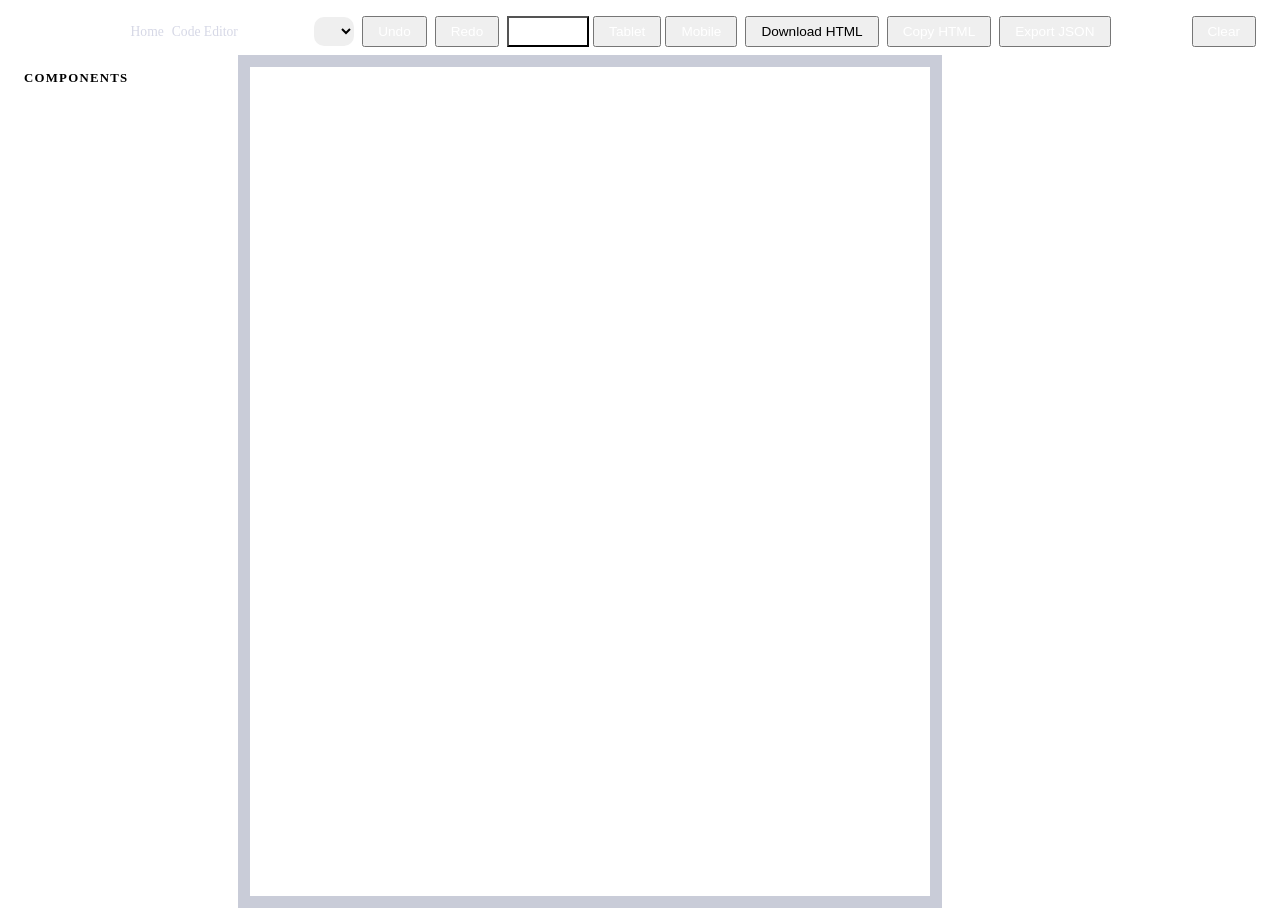
==== commit 2ff5863e: "Kivora 2.0 rebuild" ====
--- a/builder.html
+++ b/builder.html
@@ -1,76 +1,63 @@
-<!doctype html><html lang="en"><head><meta charset="utf-8"><meta name="viewport" content="width=device-width,initial-scale=1"><title>Relecloud Visual Builder</title><link rel="stylesheet" href="style.css">
+<!doctype html><html lang="en"><head><meta charset="utf-8"><meta name="viewport" content="width=device-width,initial-scale=1"><title>Kivora Visual Builder</title><link rel="stylesheet" href="css/kivora.css">
 <style>
 html,body{height:100%}body{display:grid;grid-template-rows:auto 1fr;overflow:hidden}
-.tb{display:flex;gap:8px;flex-wrap:wrap;align-items:center;padding:8px 16px;background:var(--navy);color:#fff}.tb a{color:#d6d8e6;text-decoration:none;font-size:.85rem}.tb .rc-btn{padding:6px 14px;font-size:.85rem}.tb .sp{flex:1}.tb .rc-btn-outline{color:#fff}.tb .on{background:var(--yellow);color:var(--navy)}
+.tb{display:flex;gap:8px;flex-wrap:wrap;align-items:center;padding:8px 16px;background:var(--navy);color:#fff}.tb a{color:#d6d8e6;text-decoration:none;font-size:.85rem}.tb .kv-btn{padding:6px 14px;font-size:.85rem}.tb .sp{flex:1}.tb .kv-btn-outline{color:#fff}.tb .on{background:var(--yellow);color:var(--navy)}
 .tb select{padding:6px 10px;border-radius:10px;border:0;font:inherit;font-size:.85rem}
 .ws{display:grid;grid-template-columns:230px 1fr 330px;min-height:0}.pal,.insp{overflow:auto;padding:16px;background:var(--surface)}
 .pal h4,.insp h4{margin:0 0 8px;font-size:.8rem;letter-spacing:.1em;text-transform:uppercase;color:var(--muted)}.pal .it{display:flex;gap:10px;align-items:center;width:100%;margin-bottom:8px;padding:10px 12px;border:2px solid var(--line);border-radius:12px;background:var(--bg);color:var(--fg);font:inherit;cursor:grab;text-align:left}.pal .it:hover{border-color:var(--yellow)}.pal .it b{width:28px;text-align:center;color:var(--orange)}
 .stage{position:relative;background:#c9ccd8;display:flex;justify-content:center;padding:12px;min-height:0;min-width:0}.frame{background:#fff;border:0;height:100%;width:100%;max-width:100%;transition:width .25s;box-shadow:var(--sh)}
 .drop{position:absolute;inset:0;display:none;z-index:5;background:rgba(244,206,47,.15);border:3px dashed var(--yellow)}.dragging .drop{display:block}
-.insp .rc-field{margin-bottom:12px}.insp textarea{min-height:90px;font:12px/1.4 ui-monospace,Consolas,monospace}.insp .bad{border-color:var(--red)}.insp .acts{display:flex;gap:6px;flex-wrap:wrap;margin:8px 0 16px}.insp .acts .rc-btn{padding:4px 12px;font-size:.8rem}
+.insp .kv-field{margin-bottom:12px}.insp textarea{min-height:90px;font:12px/1.4 ui-monospace,Consolas,monospace}.insp .bad{border-color:var(--red)}.insp .acts{display:flex;gap:6px;flex-wrap:wrap;margin:8px 0 16px}.insp .acts .kv-btn{padding:4px 12px;font-size:.8rem}
 @media(max-width:1000px){body{overflow:auto;display:block}.ws{grid-template-columns:1fr}.stage{height:70vh}}
 </style></head><body>
 <div class="tb"><strong>Visual Builder</strong><a href="index.html">Home</a><a href="editor.html">Code Editor</a><span class="sp"></span>
 <select id="preset" aria-label="Start from template"></select>
-<button class="rc-btn rc-btn-outline" id="undo">Undo</button><button class="rc-btn rc-btn-outline" id="redo">Redo</button>
-<span id="dev"><button class="rc-btn rc-btn-outline on" data-w="100%">Desktop</button> <button class="rc-btn rc-btn-outline" data-w="768px">Tablet</button> <button class="rc-btn rc-btn-outline" data-w="390px">Mobile</button></span>
-<button class="rc-btn" id="export">Download HTML</button><button class="rc-btn rc-btn-outline" id="copy">Copy HTML</button><button class="rc-btn rc-btn-outline" id="json">Export JSON</button><label class="rc-btn rc-btn-outline">Import<input id="imp" type="file" accept=".json" hidden></label><button class="rc-btn rc-btn-outline" id="clear">Clear</button></div>
+<button class="kv-btn kv-btn-outline" id="undo">Undo</button><button class="kv-btn kv-btn-outline" id="redo">Redo</button>
+<span id="dev"><button class="kv-btn kv-btn-outline on" data-w="100%">Desktop</button> <button class="kv-btn kv-btn-outline" data-w="768px">Tablet</button> <button class="kv-btn kv-btn-outline" data-w="390px">Mobile</button></span>
+<button class="kv-btn" id="export">Download HTML</button><button class="kv-btn kv-btn-outline" id="copy">Copy HTML</button><button class="kv-btn kv-btn-outline" id="json">Export JSON</button><label class="kv-btn kv-btn-outline">Import<input id="imp" type="file" accept=".json" hidden></label><button class="kv-btn kv-btn-outline" id="clear">Clear</button></div>
 <div class="ws"><aside class="pal" id="pal"><h4>Components</h4></aside>
 <div class="stage" id="stage"><iframe class="frame" id="frame" title="Page preview"></iframe><div class="drop" id="drop"></div></div>
 <aside class="insp" id="insp"></aside></div>
-<script src="script.js"></script>
+<script src="js/kivora.js"></script>
+<script src="js/data.js"></script>
 <script>
 const $=s=>document.querySelector(s),h=UI.h,clone=o=>JSON.parse(JSON.stringify(o));
 const COLORS=['yellow','orange','red','blue','cyan','mint'];
-const T=['text'],TA=['textarea'];
-/* Catalog: props, editable fields, and make() — make() is self-contained so it can be exported as source. */
-const C={
-navbar:{label:'Navbar',icon:'☰',props:{brand:'Relecloud',links:[{label:'Features',href:'#features'},{label:'Pricing',href:'#pricing'}],ctaLabel:'Get started',ctaHref:'#cta'},fields:[['brand','Brand'],['links','Links','json'],['ctaLabel','Button label'],['ctaHref','Button link']],
- make:p=>new UI.reg.Navbar({brand:p.brand,links:p.links,cta:p.ctaLabel?{label:p.ctaLabel,href:p.ctaHref}:null})},
-hero:{label:'Hero',icon:'★',props:{eyebrow:'Cloud platform',title:'Build something remarkable',text:'One platform to deploy, monitor and scale.',btn1:'Start free',btn1Href:'#cta',btn2:'Learn more',btn2Href:'#features'},fields:[['eyebrow','Eyebrow'],['title','Title'],['text','Text','textarea'],['btn1','Button 1'],['btn1Href','Button 1 link'],['btn2','Button 2'],['btn2Href','Button 2 link']],
- make:p=>new UI.reg.Hero({eyebrow:p.eyebrow,title:p.title,text:p.text,actions:[p.btn1&&{label:p.btn1,href:p.btn1Href},p.btn2&&{label:p.btn2,variant:'outline',href:p.btn2Href}].filter(Boolean)})},
-features:{label:'Feature cards',icon:'▦',props:{id:'features',title:'Features',items:[{title:'Deploy',text:'Ship in minutes.',color:'yellow'},{title:'Monitor',text:'See everything.',color:'orange'},{title:'Scale',text:'Grow without limits.',color:'mint'}]},fields:[['id','Anchor id'],['title','Title'],['items','Cards','json']],
- make:p=>new UI.reg.Section({id:p.id,title:p.title,center:true},new UI.reg.Grid({cols:3},p.items.map((x,i)=>new UI.reg.Card({title:x.title,text:x.text,ring:i+1,color:x.color}))))},
-stats:{label:'Stat counters',icon:'#',props:{title:'',items:[{value:87,suffix:'%',label:'Satisfaction',color:'yellow'},{value:12,suffix:'×',label:'Faster',color:'orange'},{value:342,prefix:'$',suffix:'K',label:'Revenue',color:'blue'},{value:99,suffix:'%',label:'Uptime',color:'mint'}]},fields:[['title','Title'],['items','Stats','json']],
- make:p=>new UI.reg.Section({title:p.title},new UI.reg.Grid({cols:4},p.items.map(x=>new UI.reg.Stat(x))))},
-chart:{label:'Chart',icon:'▮',props:{title:'Revenue by quarter',type:'bar',values:'12,18,26,34',labels:'Q1,Q2,Q3,Q4'},fields:[['title','Title'],['type','Type','select',['bar','line','donut']],['values','Values (comma)'],['labels','Labels (comma)']],
- make:p=>new UI.reg.Section({title:p.title},new UI.reg.Chart({type:p.type,values:String(p.values).split(',').map(Number),labels:String(p.labels).split(',')}))},
-pricing:{label:'Pricing',icon:'$',props:{id:'pricing',title:'Pricing',dark:true,plans:[{name:'Starter',price:'$0',note:'Small projects'},{name:'Pro',price:'$29',note:'Teams',featured:true},{name:'Scale',price:'$99',note:'Enterprise'}]},fields:[['id','Anchor id'],['title','Title'],['dark','Dark background','bool'],['plans','Plans','json']],
- make:p=>new UI.reg.Section({id:p.id,title:p.title,dark:p.dark,center:true},new UI.reg.Pricing({plans:p.plans}))},
-timeline:{label:'Timeline',icon:'⋯',props:{title:'Roadmap',steps:[{title:'Plan',text:'Scope it.',date:'Jan',color:'yellow'},{title:'Build',text:'Make it.',date:'Feb',color:'orange'},{title:'Launch',text:'Ship it.',date:'Mar',color:'mint'}]},fields:[['title','Title'],['steps','Steps','json']],
- make:p=>new UI.reg.Section({title:p.title},new UI.reg.Timeline({steps:p.steps}))},
-faq:{label:'FAQ accordion',icon:'?',props:{title:'Questions',items:[{title:'Is it free?',content:'Yes, the Starter plan is free.'},{title:'Can I cancel?',content:'Anytime.'}]},fields:[['title','Title'],['items','Items','json']],
- make:p=>new UI.reg.Section({title:p.title},new UI.reg.Accordion({items:p.items}))},
-tabs:{label:'Tabs',icon:'▭',props:{title:'Details',tabs:[{label:'Overview',content:'Overview content.'},{label:'Specs',content:'Spec content.'}]},fields:[['title','Title'],['tabs','Tabs','json']],
- make:p=>new UI.reg.Section({title:p.title},new UI.reg.Tabs({tabs:p.tabs}))},
-table:{label:'Table',icon:'☷',props:{title:'Status',head:['Workstream','Owner','Status'],rows:[['Discovery','Team A','Done'],['Build','Team B','Active']]},fields:[['title','Title'],['head','Header','json'],['rows','Rows','json']],
- make:p=>new UI.reg.Section({title:p.title},new UI.reg.Table({head:p.head,rows:p.rows}))},
-text:{label:'Text block',icon:'¶',props:{id:'',title:'Heading',body:'Write your paragraph here.',center:false,dark:false},fields:[['id','Anchor id'],['title','Title'],['body','Body','textarea'],['center','Center','bool'],['dark','Dark background','bool']],
- make:p=>new UI.reg.Section({id:p.id||null,title:p.title,center:p.center,dark:p.dark},p.body.split('\n').map(t=>UI.h('p',{class:p.center?'rc-center':''},t)))},
-cta:{label:'Call to action',icon:'➜',props:{id:'cta',title:'Ready to start?',text:'Create your account in minutes.',label:'Get started',href:'#',dark:true},fields:[['id','Anchor id'],['title','Title'],['text','Text'],['label','Button label'],['href','Button link'],['dark','Dark background','bool']],
- make:p=>new UI.reg.Section({id:p.id,title:p.title,dark:p.dark,center:true},UI.h('p',{},p.text),new UI.reg.Btn({label:p.label,href:p.href,size:'lg'}))},
-carousel:{label:'Carousel',icon:'◫',props:{auto:4000,slides:['Slide one','Slide two','Slide three']},fields:[['auto','Auto-play ms','number'],['slides','Slides','json']],
- make:p=>new UI.reg.Section({},new UI.reg.Carousel({auto:p.auto||null,slides:p.slides}))},
-alert:{label:'Alert',icon:'!',props:{color:'cyan',text:'Heads up: something worth knowing.'},fields:[['color','Color','select',COLORS],['text','Text']],
- make:p=>new UI.reg.Section({},new UI.reg.Alert({color:p.color,text:p.text}))},
-footer:{label:'Footer',icon:'▁',props:{text:'© Relecloud'},fields:[['text','Text']],make:p=>new UI.reg.Footer({text:p.text})}};
-const P=(...t)=>t.map(x=>Array.isArray(x)?{type:x[0],props:x[1]}:{type:x});
-const PRESETS={blank:['Blank page',[]],saas:['SaaS landing',P('navbar','hero','features','stats','chart','pricing','faq','cta','footer')],
- report:['Business report',P(['hero',{eyebrow:'Quarterly report',title:'Q4 Business Review',text:'Highlights and next steps.',btn1:'',btn2:''}],'stats','chart','table','timeline','footer')],
- pricing:['Pricing page',P('navbar',['hero',{eyebrow:'Pricing',title:'Simple, transparent plans',text:'Pick a plan and upgrade anytime.',btn1:'',btn2:''}],'pricing','faq','cta','footer')]};
+/* Catalog: metadata + defaults come from data/components.json (via the
+   generated js/data.js bundle); make() stays code, keyed by component id,
+   so it can be exported as source with the page. */
+const MAKES = {
+  navbar: p=>new UI.reg.Navbar({brand:p.brand,links:p.links,cta:p.ctaLabel?{label:p.ctaLabel,href:p.ctaHref}:null}),
+  hero: p=>new UI.reg.Hero({eyebrow:p.eyebrow,title:p.title,text:p.text,actions:[p.btn1&&{label:p.btn1,href:p.btn1Href},p.btn2&&{label:p.btn2,variant:'outline',href:p.btn2Href}].filter(Boolean)}),
+  features: p=>new UI.reg.Section({id:p.id,title:p.title,center:true},new UI.reg.Grid({cols:3},p.items.map((x,i)=>new UI.reg.Card({title:x.title,text:x.text,ring:i+1,color:x.color})))),
+  stats: p=>new UI.reg.Section({title:p.title},new UI.reg.Grid({cols:4},p.items.map(x=>new UI.reg.Stat(x)))),
+  chart: p=>new UI.reg.Section({title:p.title},new UI.reg.Chart({type:p.type,values:String(p.values).split(',').map(Number),labels:String(p.labels).split(',')})),
+  pricing: p=>new UI.reg.Section({id:p.id,title:p.title,dark:p.dark,center:true},new UI.reg.Pricing({plans:p.plans})),
+  timeline: p=>new UI.reg.Section({title:p.title},new UI.reg.Timeline({steps:p.steps})),
+  faq: p=>new UI.reg.Section({title:p.title},new UI.reg.Accordion({items:p.items})),
+  tabs: p=>new UI.reg.Section({title:p.title},new UI.reg.Tabs({tabs:p.tabs})),
+  table: p=>new UI.reg.Section({title:p.title},new UI.reg.Table({head:p.head,rows:p.rows})),
+  text: p=>new UI.reg.Section({id:p.id||null,title:p.title,center:p.center,dark:p.dark},p.body.split('\n').map(t=>UI.h('p',{class:p.center?'kv-center':''},t))),
+  cta: p=>new UI.reg.Section({id:p.id,title:p.title,dark:p.dark,center:true},UI.h('p',{},p.text),new UI.reg.Btn({label:p.label,href:p.href,size:'lg'})),
+  carousel: p=>new UI.reg.Section({},new UI.reg.Carousel({auto:p.auto||null,slides:p.slides})),
+  alert: p=>new UI.reg.Section({},new UI.reg.Alert({color:p.color,text:p.text})),
+  footer: p=>new UI.reg.Footer({text:p.text})
+};
+const C = Object.fromEntries(KV_DATA.components.map(c => [c.id, { ...c, make: MAKES[c.id] }]));
+const PRESETS = Object.fromEntries(Object.entries(KV_DATA.presets).map(([k, v]) => [k, [v.name, v.spec]]));
 let state=[],sel=null,hist=[],hi=-1,uid=0,tm,frame=$('#frame');
 const nid=()=>'n'+(++uid);
 const node=(t,p)=>({id:nid(),type:t,props:Object.assign(clone(C[t].props),p||{})});
 const load=a=>{state=a.map(x=>node(x.type,x.props));sel=null;commit(true)};
-function save(){try{localStorage.setItem('rc-builder',JSON.stringify(state.map(({type,props})=>({type,props}))))}catch(e){}}
+function save(){try{localStorage.setItem('kv-builder',JSON.stringify(state.map(({type,props})=>({type,props}))))}catch(e){}}
 function commit(now){clearTimeout(tm);const go=()=>{const s=JSON.stringify(state.map(({type,props})=>({type,props})));if(hist[hi]!==s){hist=hist.slice(0,hi+1);hist.push(s);hi=hist.length-1}save()};now?go():tm=setTimeout(go,400);draw();insp()}
 function restore(i){if(i<0||i>=hist.length)return;hi=i;state=JSON.parse(hist[i]).map(x=>node(x.type,x.props));sel=null;save();draw();insp()}
-function draw(){const iw=frame.contentWindow;if(!iw||!iw.UI||!iw.RC)return;const d=iw.document,app=d.getElementById('app'),y=iw.scrollY;app.replaceChildren();
+function draw(){const iw=frame.contentWindow;if(!iw||!iw.UI||!iw.KV)return;const d=iw.document,app=d.getElementById('app'),y=iw.scrollY;app.replaceChildren();
  if(!state.length){const e=d.createElement('div');e.className='bd-empty';e.textContent='Click or drag a component to start';app.append(e)}
  state.forEach(n=>{const w=d.createElement('div');w.className='bd-block'+(n.id===sel?' sel':'');w.dataset.id=n.id;w.dataset.type=n.type;
   try{w.append(new Function('UI','return '+C[n.type].make.toString())(iw.UI)(n.props).render())}catch(e){w.textContent='Error: '+e.message}
   w.addEventListener('click',e=>{e.preventDefault();select(n.id)});app.append(w)});
- iw.RC.init();iw.RC.start();iw.scrollTo(0,y)}
+ iw.KV.init();iw.KV.start();iw.scrollTo(0,y)}
 function select(i){sel=i;insp();[...frame.contentDocument.querySelectorAll('.bd-block')].forEach(b=>b.classList.toggle('sel',b.dataset.id===i))}
 function add(t,at){const n=node(t);const i=at==null?(sel?state.findIndex(x=>x.id===sel)+1:state.length):at;state.splice(i,0,n);sel=n.id;commit(true);
  setTimeout(()=>{const b=frame.contentDocument.querySelector('.bd-block.sel');b&&b.scrollIntoView({block:'center'})},50)}
@@ -79,34 +66,34 @@
 function dup(){const i=idx();if(i<0)return;const n=node(state[i].type,clone(state[i].props));state.splice(i+1,0,n);sel=n.id;commit(true)}
 function del(){const i=idx();if(i<0)return;state.splice(i,1);sel=null;commit(true)}
 function insp(){const box=$('#insp'),n=state.find(x=>x.id===sel);box.replaceChildren();
- if(!n){box.append(h('h4',{},'Properties'),h('p',{class:'rc-muted'},'Select a block in the preview to edit it. Click or drag components from the left to add them.'));return}
+ if(!n){box.append(h('h4',{},'Properties'),h('p',{class:'kv-muted'},'Select a block in the preview to edit it. Click or drag components from the left to add them.'));return}
  box.append(h('h4',{},'Editing'),h('h3',{},C[n.type].label),h('div',{class:'acts'},...[['↑ Up',()=>move(-1)],['↓ Down',()=>move(1)],['Duplicate',dup],['Delete',del]].map(([l,f])=>new UI.reg.Btn({label:l,size:'sm',variant:'outline',onClick:f}).render())));
  C[n.type].fields.forEach(([k,label,type,opts])=>{const v=n.props[k],id='f_'+k;let inp;
   const set=val=>{n.props[k]=val;commit()};
-  if(type==='textarea'||type==='json'){inp=h('textarea',{class:'rc-input',id,rows:type==='json'?8:4,spellcheck:'false'});inp.value=type==='json'?JSON.stringify(v,null,1):v??'';
+  if(type==='textarea'||type==='json'){inp=h('textarea',{class:'kv-input',id,rows:type==='json'?8:4,spellcheck:'false'});inp.value=type==='json'?JSON.stringify(v,null,1):v??'';
    inp.addEventListener('input',()=>{if(type==='json'){try{set(JSON.parse(inp.value));inp.classList.remove('bad')}catch(e){inp.classList.add('bad')}}else set(inp.value)})}
-  else if(type==='select'){inp=h('select',{class:'rc-input',id},opts.map(o=>h('option',{value:o},o)));inp.value=v;inp.addEventListener('change',()=>set(inp.value))}
-  else if(type==='bool'){inp=h('input',{type:'checkbox',class:'rc-switch',id});inp.checked=!!v;inp.addEventListener('change',()=>set(inp.checked))}
-  else{inp=h('input',{class:'rc-input',id,type:type==='number'?'number':'text'});inp.value=v??'';inp.addEventListener('input',()=>set(type==='number'?+inp.value:inp.value))}
-  box.append(h('div',{class:'rc-field'},h('label',{for:id},label),inp))})}
+  else if(type==='select'){inp=h('select',{class:'kv-input',id},opts.map(o=>h('option',{value:o},o)));inp.value=v;inp.addEventListener('change',()=>set(inp.value))}
+  else if(type==='bool'){inp=h('input',{type:'checkbox',class:'kv-switch',id});inp.checked=!!v;inp.addEventListener('change',()=>set(inp.checked))}
+  else{inp=h('input',{class:'kv-input',id,type:type==='number'?'number':'text'});inp.value=v??'';inp.addEventListener('input',()=>set(type==='number'?+inp.value:inp.value))}
+  box.append(h('div',{class:'kv-field'},h('label',{for:id},label),inp))})}
 /* export: self-contained page that rebuilds the layout with the same UI classes */
 function html(){const used=[...new Set(state.map(n=>n.type))];
- return `<!doctype html>\n<html lang="en"><head><meta charset="utf-8"><meta name="viewport" content="width=device-width,initial-scale=1"><title>My page</title><link rel="stylesheet" href="style.css"></head>\n<body><div id="app"></div>\n<script src="script.js"><\/script>\n<script>\nconst make={\n${used.map(t=>'  '+t+':'+C[t].make.toString()).join(',\n')}\n};\nconst spec=${JSON.stringify(state.map(({type,props})=>({type,props})),null,1)};\nspec.forEach(n=>make[n.type](n.props).mount('#app'));\n<\/script></body></html>\n`}
+ return `<!doctype html>\n<html lang="en"><head><meta charset="utf-8"><meta name="viewport" content="width=device-width,initial-scale=1"><title>My page</title><link rel="stylesheet" href="css/kivora.css"></head>\n<body><div id="app"></div>\n<script src="js/kivora.js"><\/script>\n<script>\nconst make={\n${used.map(t=>'  '+t+':'+C[t].make.toString()).join(',\n')}\n};\nconst spec=${JSON.stringify(state.map(({type,props})=>({type,props})),null,1)};\nspec.forEach(n=>make[n.type](n.props).mount('#app'));\n<\/script></body></html>\n`}
 const dl=(name,text,type)=>{const a=h('a',{href:URL.createObjectURL(new Blob([text],{type})),download:name});document.body.append(a);a.click();a.remove()};
 /* wiring */
 const pal=$('#pal');Object.entries(C).forEach(([t,c])=>{const b=h('button',{class:'it',draggable:'true',type:'button',data:{type:t}},h('b',{},c.icon),c.label);
  b.addEventListener('click',()=>add(t));b.addEventListener('dragstart',e=>{e.dataTransfer.setData('text/plain',t);document.body.classList.add('dragging')});b.addEventListener('dragend',()=>document.body.classList.remove('dragging'));pal.append(b)});
 const dz=$('#drop');dz.addEventListener('dragover',e=>e.preventDefault());dz.addEventListener('drop',e=>{e.preventDefault();document.body.classList.remove('dragging');const t=e.dataTransfer.getData('text/plain');if(!C[t])return;
- const y=e.clientY-frame.getBoundingClientRect().top,bl=[...frame.contentDocument.querySelectorAll('.bd-block')];let i=bl.findIndex(b=>{const r=b.getBoundingClientRect();return y<r.top+r.height/2});add(t,i<0?state.length:i)});
+ const fr=frame.getBoundingClientRect(),y=e.clientY-fr.top,bl=[...frame.contentDocument.querySelectorAll('.bd-block')];let i=bl.findIndex(b=>{const r=b.getBoundingClientRect();return y<r.top-fr.top+r.height/2});add(t,i<0?state.length:i)});
 const ps=$('#preset');Object.entries(PRESETS).forEach(([k,[l]])=>ps.append(h('option',{value:k},k==='blank'?'Start from…':l)));ps.addEventListener('change',()=>{if(ps.value&&(!state.length||confirm('Replace the current page?')))load(PRESETS[ps.value][1]);ps.value='blank'});
 $('#undo').onclick=()=>restore(hi-1);$('#redo').onclick=()=>restore(hi+1);
 $('#clear').onclick=()=>{if(!state.length||confirm('Clear the page?')){state=[];sel=null;commit(true)}};
-$('#export').onclick=()=>dl('page.html',html(),'text/html');$('#copy').onclick=()=>navigator.clipboard.writeText(html()).then(()=>RC.toast('HTML copied','mint'));
+$('#export').onclick=()=>dl('page.html',html(),'text/html');$('#copy').onclick=()=>navigator.clipboard.writeText(html()).then(()=>KV.toast('HTML copied','mint'));
 $('#json').onclick=()=>dl('page.json',JSON.stringify(state.map(({type,props})=>({type,props})),null,1),'application/json');
-$('#imp').onchange=e=>{const f=e.target.files[0];if(!f)return;f.text().then(t=>{try{load(JSON.parse(t).filter(x=>C[x.type]))}catch(err){RC.toast('Invalid JSON file','red')}})};
+$('#imp').onchange=e=>{const f=e.target.files[0];if(!f)return;f.text().then(t=>{try{load(JSON.parse(t).filter(x=>C[x.type]))}catch(err){KV.toast('Invalid JSON file','red')}})};
 $('#dev').addEventListener('click',e=>{const b=e.target.closest('button');if(!b)return;frame.style.width=b.dataset.w;[...$('#dev').children].forEach(x=>x.classList.toggle('on',x===b))});
 document.addEventListener('keydown',e=>{if(/INPUT|TEXTAREA|SELECT/.test(document.activeElement.tagName))return;if((e.key==='Delete'||e.key==='Backspace')&&sel){e.preventDefault();del()}if((e.ctrlKey||e.metaKey)&&e.key==='z'){e.preventDefault();restore(hi-1)}if((e.ctrlKey||e.metaKey)&&e.key==='y'){e.preventDefault();restore(hi+1)}});
 const base=new URL('./',location.href).href;
-frame.addEventListener('load',()=>{let s=null;try{s=JSON.parse(localStorage.getItem('rc-builder'))}catch(e){}state=(s&&s.length?s:PRESETS.saas[1]).filter(x=>C[x.type]).map(x=>node(x.type,x.props));commit(true)},{once:true});
-frame.srcdoc=`<!doctype html><html><head><meta charset="utf-8"><meta name="viewport" content="width=device-width,initial-scale=1"><link rel="stylesheet" href="${base}style.css"><style>.bd-block{position:relative;cursor:pointer}.bd-block>*{pointer-events:none}.bd-block:hover{outline:2px dashed #009AD5;outline-offset:-2px}.bd-block.sel{outline:3px solid #F4CE2F;outline-offset:-3px}.bd-empty{padding:120px 24px;text-align:center;color:#888;font:1.2rem sans-serif}.rc-nav{position:relative}</style></head><body><div id="app"></div><script src="${base}script.js"><\/script></body></html>`;
+frame.addEventListener('load',()=>{let s=null;try{s=JSON.parse(localStorage.getItem('kv-builder'))}catch(e){}state=(s&&s.length?s:PRESETS.saas[1]).filter(x=>C[x.type]).map(x=>node(x.type,x.props));commit(true)},{once:true});
+frame.srcdoc=`<!doctype html><html><head><meta charset="utf-8"><meta name="viewport" content="width=device-width,initial-scale=1"><link rel="stylesheet" href="${base}css/kivora.css"><style>.bd-block{position:relative;cursor:pointer}.bd-block>*{pointer-events:none}.bd-block:hover{outline:2px dashed #009AD5;outline-offset:-2px}.bd-block.sel{outline:3px solid #F4CE2F;outline-offset:-3px}.bd-empty{padding:120px 24px;text-align:center;color:#888;font:1.2rem sans-serif}.kv-nav{position:relative}</style></head><body><div id="app"></div><script src="${base}js/kivora.js"><\/script></body></html>`;
 </script></body></html>
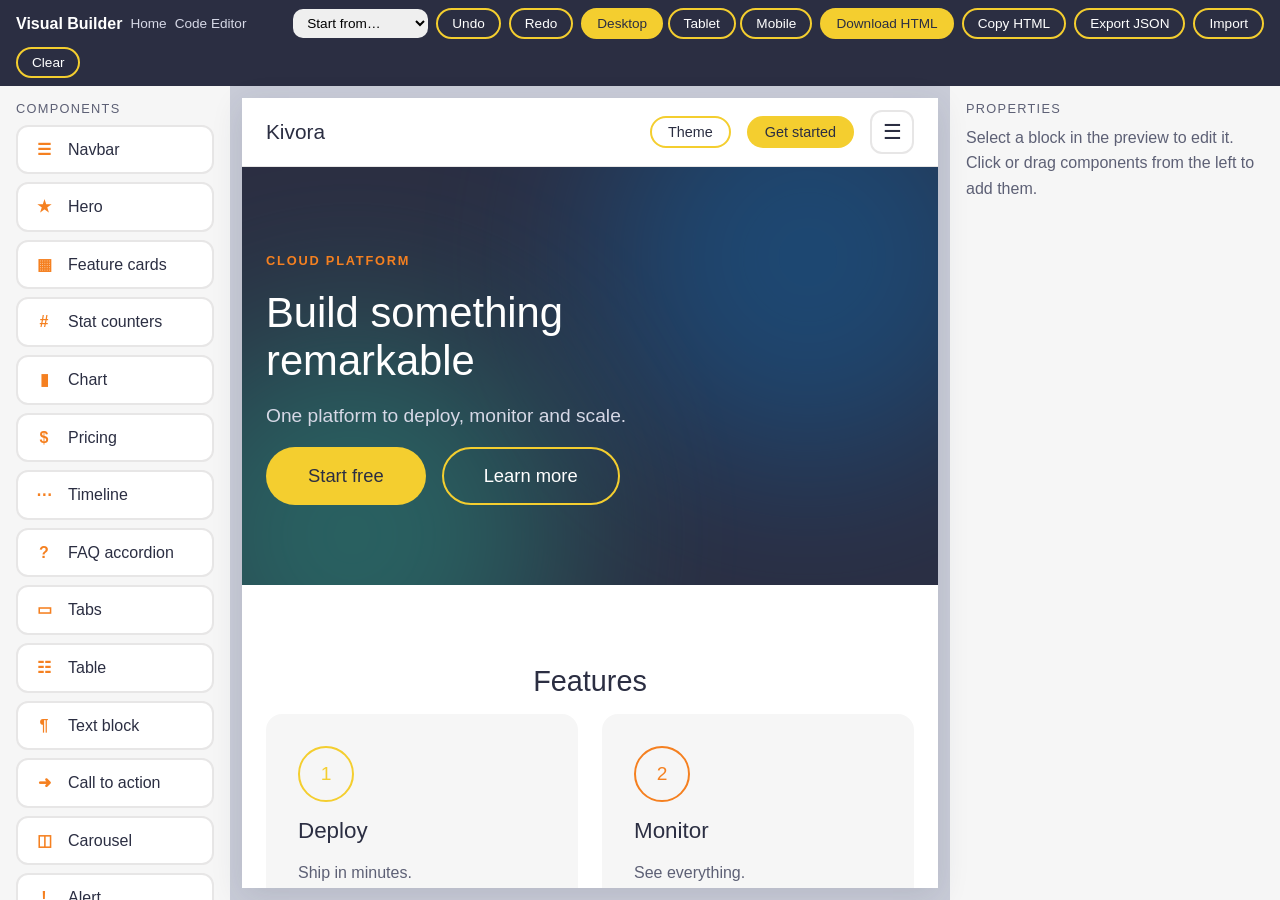
==== commit 939692cf: "Fix builder preview + add code editor links" ====
--- a/builder.html
+++ b/builder.html
@@ -52,7 +52,7 @@
 function save(){try{localStorage.setItem('kv-builder',JSON.stringify(state.map(({type,props})=>({type,props}))))}catch(e){}}
 function commit(now){clearTimeout(tm);const go=()=>{const s=JSON.stringify(state.map(({type,props})=>({type,props})));if(hist[hi]!==s){hist=hist.slice(0,hi+1);hist.push(s);hi=hist.length-1}save()};now?go():tm=setTimeout(go,400);draw();insp()}
 function restore(i){if(i<0||i>=hist.length)return;hi=i;state=JSON.parse(hist[i]).map(x=>node(x.type,x.props));sel=null;save();draw();insp()}
-function draw(){const iw=frame.contentWindow;if(!iw||!iw.UI||!iw.KV)return;const d=iw.document,app=d.getElementById('app'),y=iw.scrollY;app.replaceChildren();
+function draw(){const iw=frame.contentWindow;if(!iw||!iw.UI||!iw.KV){const d=iw&&iw.document,app=d&&d.getElementById('app');if(app)app.textContent='Preview library failed to load — check the connection and reload the page.';return;}const d=iw.document,app=d.getElementById('app'),y=iw.scrollY;app.replaceChildren();
  if(!state.length){const e=d.createElement('div');e.className='bd-empty';e.textContent='Click or drag a component to start';app.append(e)}
  state.forEach(n=>{const w=d.createElement('div');w.className='bd-block'+(n.id===sel?' sel':'');w.dataset.id=n.id;w.dataset.type=n.type;
   try{w.append(new Function('UI','return '+C[n.type].make.toString())(iw.UI)(n.props).render())}catch(e){w.textContent='Error: '+e.message}
--- a/css/kivora.css
+++ b/css/kivora.css
@@ -0,0 +1,80 @@
+/* Kivora UI 2.0 — tokens, base, layout, components, templates */
+:root{--navy:#2B2E42;--white:#fff;--gray:#E7E6E6;--yellow:#F4CE2F;--red:#D23958;--orange:#F58020;--cyan:#009AD5;--blue:#0479CE;--mint:#25C29C;
+--bg:var(--white);--fg:var(--navy);--surface:#f6f6f6;--line:var(--gray);--muted:#5d6075;
+--fh:"Avenir Next LT Pro Demi",Avenir,Calibri,Arial,sans-serif;--fb:"Avenir Next LT Pro",Avenir,Calibri,Arial,sans-serif;
+--s1:4px;--s2:8px;--s3:16px;--s4:24px;--s5:32px;--s6:48px;--s7:80px;--r:16px;--max:1200px;--sh:0 8px 30px rgba(43,46,66,.12);--t:.2s ease}
+[data-theme=dark]{--bg:var(--navy);--fg:#fff;--surface:#383c55;--line:#4a4e6a;--muted:#b9bcd0;--sh:0 8px 30px rgba(0,0,0,.4)}
+*{box-sizing:border-box}html{scroll-behavior:smooth}body{margin:0;background:var(--bg);color:var(--fg);font:400 1rem/1.6 var(--fb);transition:background var(--t)}
+h1,h2,h3,h4{font-family:var(--fh);line-height:1.15;margin:0 0 var(--s3);font-weight:400}h1{font-size:clamp(2.4rem,6vw,4rem)}h2{font-size:clamp(1.8rem,4vw,2.6rem)}h3{font-size:1.4rem}p{margin:0 0 var(--s3)}a{color:var(--blue)}img{max-width:100%}
+.kv-muted{color:var(--muted)}.kv-eyebrow{font:700 .8rem var(--fb);letter-spacing:.14em;text-transform:uppercase;color:var(--orange)}
+/* layout */
+.kv-container{max-width:var(--max);margin:0 auto;padding:0 var(--s4)}.kv-section{padding:var(--s7) 0}.kv-dark{background:var(--navy);color:#fff;--surface:#383c55;--line:#4a4e6a;--muted:#b9bcd0}
+.kv-grid{display:grid;gap:var(--s4);grid-template-columns:repeat(auto-fit,minmax(240px,1fr))}.kv-grid-2{grid-template-columns:repeat(auto-fit,minmax(340px,1fr))}.kv-grid-3{grid-template-columns:repeat(3,1fr)}.kv-grid-4{grid-template-columns:repeat(4,1fr)}
+@media(max-width:800px){.kv-grid-3,.kv-grid-4{grid-template-columns:1fr 1fr}}@media(max-width:520px){.kv-grid-3,.kv-grid-4{grid-template-columns:1fr}}
+.kv-stack>*+*{margin-top:var(--s3)}.kv-row{display:flex;gap:var(--s3);flex-wrap:wrap;align-items:center}.kv-between{justify-content:space-between}.kv-center{text-align:center}
+/* buttons */
+.kv-btn{display:inline-flex;align-items:center;gap:var(--s2);padding:12px 28px;border:2px solid transparent;border-radius:999px;background:var(--yellow);color:var(--navy);font:400 1rem var(--fh);text-decoration:none;cursor:pointer;transition:transform var(--t),box-shadow var(--t)}
+.kv-btn:hover{transform:translateY(-2px);box-shadow:var(--sh)}.kv-btn:focus-visible,.kv-input:focus-visible{outline:3px solid var(--cyan);outline-offset:2px}
+.kv-btn-outline{background:none;border-color:var(--yellow);color:var(--fg)}.kv-btn-blue{background:var(--blue);color:#fff}.kv-btn-sm{padding:6px 16px;font-size:.9rem}.kv-btn-lg{padding:16px 40px;font-size:1.15rem}
+/* motifs */
+.kv-ring{display:inline-grid;place-items:center;width:56px;height:56px;border:2px solid var(--c,var(--yellow));border-radius:50%;color:var(--c,var(--yellow));font:1.2rem var(--fh);flex:none}
+.kv-ring-lg{width:88px;height:88px;font-size:1.8rem}.kv-rule{border:0;border-top:2px dashed var(--c,var(--mint));margin:var(--s4) 0}
+.kv-marker{display:block;height:6px;width:100%;border-radius:3px;background:var(--c,var(--yellow));margin:var(--s2) 0 var(--s3)}
+.c-yellow{--c:var(--yellow)}.c-orange{--c:var(--orange)}.c-red{--c:var(--red)}.c-blue{--c:var(--blue)}.c-cyan{--c:var(--cyan)}.c-mint{--c:var(--mint)}
+/* surfaces */
+.kv-card{background:var(--surface);border-radius:var(--r);padding:var(--s5);transition:transform var(--t),box-shadow var(--t)}.kv-card-hover:hover{transform:translateY(-4px);box-shadow:var(--sh)}
+.kv-badge{display:inline-block;padding:2px 12px;border-radius:999px;background:var(--c,var(--yellow));color:var(--navy);font:700 .75rem var(--fb)}
+.kv-alert{padding:var(--s3) var(--s4);border-radius:12px;border:2px solid var(--c,var(--cyan));display:flex;gap:var(--s3)}
+.kv-stat b{display:block;font:clamp(2.4rem,5vw,3.4rem) var(--fh);color:var(--c,var(--yellow))}
+.kv-progress{height:10px;background:var(--line);border-radius:5px;overflow:hidden}.kv-progress>i{display:block;height:100%;width:var(--v,50%);background:var(--c,var(--mint));border-radius:5px;transition:width .8s}
+/* nav */
+.kv-nav{position:sticky;top:0;z-index:50;background:var(--bg);border-bottom:1px solid var(--line);backdrop-filter:blur(8px)}.kv-nav .kv-container{display:flex;align-items:center;justify-content:space-between;height:68px}
+.kv-nav nav{display:flex;gap:var(--s4)}.kv-nav a{color:var(--fg);text-decoration:none}.kv-logo{font:1.3rem var(--fh)}@media(max-width:700px){.kv-nav nav{display:none}}
+/* forms */
+.kv-field{display:grid;gap:var(--s2)}.kv-field label{font:700 .85rem var(--fb)}.kv-input{width:100%;padding:12px 16px;border:2px solid var(--line);border-radius:12px;background:var(--bg);color:var(--fg);font:inherit}
+.kv-switch{appearance:none;width:48px;height:26px;border-radius:13px;background:var(--line);position:relative;cursor:pointer;transition:background var(--t)}.kv-switch::after{content:"";position:absolute;top:3px;left:3px;width:20px;height:20px;border-radius:50%;background:#fff;transition:transform var(--t)}.kv-switch:checked{background:var(--mint)}.kv-switch:checked::after{transform:translateX(22px)}
+/* tabs, accordion */
+.kv-tablist{display:flex;gap:var(--s2);border-bottom:2px solid var(--line)}.kv-tab{background:none;border:0;padding:12px 20px;color:var(--muted);font:1rem var(--fh);cursor:pointer;border-bottom:3px solid transparent;margin-bottom:-2px}.kv-tab[aria-selected=true]{color:var(--fg);border-color:var(--yellow)}.kv-tabpanel{padding:var(--s4) 0}.kv-tabpanel[hidden]{display:none}
+.kv-acc{border-bottom:1px solid var(--line)}.kv-acc summary{cursor:pointer;padding:var(--s3) 0;font:1.1rem var(--fh);list-style:none;display:flex;justify-content:space-between}.kv-acc summary::after{content:"+";color:var(--orange)}.kv-acc[open] summary::after{content:"–"}
+/* overlays */
+.kv-modal{border:0;border-radius:var(--r);padding:var(--s5);max-width:520px;width:90%;background:var(--bg);color:var(--fg);box-shadow:var(--sh)}.kv-modal::backdrop{background:rgba(43,46,66,.7)}
+.kv-toasts{position:fixed;right:var(--s4);bottom:var(--s4);display:grid;gap:var(--s2);z-index:99}.kv-toast{background:var(--navy);color:#fff;padding:12px 20px;border-radius:12px;border-left:6px solid var(--c,var(--mint));box-shadow:var(--sh);animation:rcin .3s}@keyframes rcin{from{opacity:0;transform:translateY(12px)}}
+[data-tip]{position:relative}[data-tip]:hover::after{content:attr(data-tip);position:absolute;bottom:125%;left:50%;transform:translateX(-50%);background:var(--navy);color:#fff;padding:4px 12px;border-radius:8px;font-size:.8rem;white-space:nowrap}
+/* table */
+.kv-table{width:100%;border-collapse:collapse}.kv-table th{background:var(--navy);color:#fff;text-align:left;padding:12px 16px;font:1rem var(--fh)}.kv-table td{padding:12px 16px;border-bottom:1px solid var(--line)}
+/* timeline (from the deck) */
+.kv-timeline{display:grid;grid-template-columns:repeat(auto-fit,minmax(170px,1fr));gap:var(--s4)}.kv-timeline h4{letter-spacing:.12em;text-transform:uppercase;font-size:1rem;margin:0}.kv-timeline time{display:block;font:1.6rem var(--fh);color:var(--c);margin-top:var(--s3)}.kv-timeline .kv-rule{border-color:var(--c)}
+/* templates */
+.kv-hero{padding:var(--s7) 0;background:var(--navy);color:#fff}.kv-hero h1{max-width:14ch}.kv-hero p{max-width:50ch;font-size:1.2rem;color:#d6d8e6}
+.kv-price{text-align:center}.kv-price b{font:3rem var(--fh)}.kv-price.kv-feat{outline:3px solid var(--yellow)}.kv-quote{font:clamp(1.4rem,3vw,2rem) var(--fh);max-width:30ch}
+.kv-footer{background:var(--navy);color:#b9bcd0;padding:var(--s6) 0}.kv-reveal{opacity:0;transform:translateY(24px);transition:opacity .7s,transform .7s}.kv-reveal.in{opacity:1;transform:none}
+/* slide deck mode */
+.kv-deck{height:100vh;overflow-y:auto;scroll-snap-type:y mandatory}.kv-deck>section{height:100vh;scroll-snap-align:start;display:grid;align-content:center;padding:0 8vw}
+@media(prefers-reduced-motion:reduce){*{transition:none!important;animation:none!important}.kv-reveal{opacity:1;transform:none}}
+@media print{.kv-nav,.kv-toasts{display:none}.kv-section{padding:var(--s5) 0;break-inside:avoid}}
+/* ===== 1.1 additions ===== */
+.kv-crumbs{display:flex;gap:var(--s2);list-style:none;margin:0;padding:0;font-size:.9rem;color:var(--muted)}.kv-crumbs li+li::before{content:"/";margin-right:var(--s2)}.kv-crumbs a{color:var(--blue);text-decoration:none}
+.kv-pages{display:flex;gap:var(--s2);list-style:none;padding:0;margin:0}.kv-pages a{display:grid;place-items:center;min-width:40px;height:40px;border-radius:50%;color:var(--fg);text-decoration:none;border:2px solid var(--line)}.kv-pages .on a{background:var(--yellow);border-color:var(--yellow);color:var(--navy)}
+.kv-dd{position:relative;display:inline-block}.kv-dd-menu{position:absolute;top:110%;left:0;min-width:200px;background:var(--bg);border:1px solid var(--line);border-radius:12px;box-shadow:var(--sh);padding:var(--s2);display:none;z-index:40}.kv-dd.open .kv-dd-menu{display:grid}.kv-dd-menu a{padding:8px 12px;border-radius:8px;color:var(--fg);text-decoration:none}.kv-dd-menu a:hover{background:var(--surface)}
+.kv-carousel{position:relative;overflow:hidden;border-radius:var(--r)}.kv-track{display:flex;transition:transform .5s ease}.kv-track>*{flex:0 0 100%;padding:var(--s6);background:var(--surface)}.kv-car-nav{display:flex;gap:var(--s2);justify-content:center;margin-top:var(--s3)}.kv-car-nav button{width:12px;height:12px;border-radius:50%;border:0;background:var(--line);cursor:pointer}.kv-car-nav .on{background:var(--yellow);width:32px;border-radius:6px}
+.kv-avatar{width:48px;height:48px;border-radius:50%;background:var(--c,var(--blue));color:#fff;display:inline-grid;place-items:center;font:1rem var(--fh)}.kv-steps{counter-reset:s;list-style:none;padding:0;display:grid;gap:var(--s4)}.kv-steps li{counter-increment:s;display:flex;gap:var(--s3)}.kv-steps li::before{content:counter(s);flex:none;width:40px;height:40px;border:2px solid var(--c,var(--yellow));border-radius:50%;display:grid;place-items:center;color:var(--c,var(--yellow));font-family:var(--fh)}
+/* charts (rendered by script.js) */
+.kv-chart{width:100%;max-width:520px}.kv-chart text{fill:var(--muted);font:12px var(--fb)}.kv-chart .bar{transform-origin:bottom;transform-box:fill-box;animation:rcbar .9s both}.kv-chart .ln{stroke-dasharray:var(--len);stroke-dashoffset:var(--len);animation:rcdraw 1.4s forwards}.kv-chart .arc{stroke-dasharray:0 var(--len);animation:rcarc 1.2s forwards}
+@keyframes rcbar{from{transform:scaleY(0)}}@keyframes rcdraw{to{stroke-dashoffset:0}}@keyframes rcarc{to{stroke-dasharray:var(--a) var(--len)}}
+/* animated graphics */
+.kv-orbs{position:relative;overflow:hidden}.kv-orbs::before,.kv-orbs::after{content:"";position:absolute;width:420px;height:420px;border-radius:50%;filter:blur(90px);opacity:.35;animation:rcfloat 14s ease-in-out infinite alternate;pointer-events:none}.kv-orbs::before{background:var(--blue);top:-120px;right:-80px}.kv-orbs::after{background:var(--mint);bottom:-160px;left:-100px;animation-delay:-7s}.kv-orbs>*{position:relative;z-index:1}
+@keyframes rcfloat{to{transform:translate(60px,40px) scale(1.2)}}.kv-pulse{animation:rcpulse 2.4s ease-out infinite}@keyframes rcpulse{0%{box-shadow:0 0 0 0 color-mix(in srgb,var(--c,var(--yellow)) 60%,transparent)}100%{box-shadow:0 0 0 26px transparent}}
+.kv-spin{animation:rcspin 12s linear infinite}@keyframes rcspin{to{transform:rotate(360deg)}}.kv-marquee{overflow:hidden;white-space:nowrap}.kv-marquee>div{display:inline-block;animation:rcmq 25s linear infinite;font:2rem var(--fh);padding-right:var(--s6)}@keyframes rcmq{to{transform:translateX(-50%)}}
+.kv-gradtext{background:linear-gradient(90deg,var(--yellow),var(--orange),var(--red),var(--blue),var(--mint));background-size:300%;-webkit-background-clip:text;background-clip:text;color:transparent;animation:rcgrad 8s linear infinite}@keyframes rcgrad{to{background-position:300%}}
+.kv-type::after{content:"|";animation:rcblink 1s steps(1) infinite}@keyframes rcblink{50%{opacity:0}}.kv-wave{display:flex;gap:4px;align-items:flex-end;height:48px}.kv-wave i{width:6px;background:var(--c,var(--mint));border-radius:3px;animation:rcwave 1s ease-in-out infinite alternate}.kv-wave i:nth-child(2n){animation-delay:.25s}.kv-wave i:nth-child(3n){animation-delay:.5s}@keyframes rcwave{from{height:8px}to{height:48px}}
+/* dashboard shell */
+.kv-dash{display:grid;grid-template-columns:240px 1fr;min-height:100vh}.kv-side{background:var(--navy);color:#fff;padding:var(--s4);display:grid;align-content:start;gap:var(--s2)}.kv-side a{color:#d6d8e6;text-decoration:none;padding:10px 14px;border-radius:10px}.kv-side a:hover,.kv-side a.on{background:#383c55;color:var(--yellow)}.kv-main{padding:var(--s5);background:var(--surface)}@media(max-width:800px){.kv-dash{grid-template-columns:1fr}.kv-side{display:flex;flex-wrap:wrap;align-items:center}.kv-side a{white-space:nowrap}}
+/* business documents */
+.kv-doc{max-width:820px;margin:var(--s5) auto;background:#fff;color:var(--navy);padding:var(--s7);box-shadow:var(--sh)}.kv-doc .kv-table td{color:var(--navy)}.kv-cover{min-height:100vh;display:grid;align-content:end;padding:var(--s7);background:var(--navy);color:#fff}.kv-total{text-align:right;font:1.6rem var(--fh)}
+.kv-prose{max-width:68ch;margin:0 auto}.kv-prose p{font-size:1.1rem}.kv-book{max-width:6in;margin:0 auto;font:11pt/16pt var(--fb)}.kv-book h2{page-break-before:always}.kv-book p{text-align:justify;text-indent:1.2em;margin:0}
+/* responsive navbar (UI.Navbar) */
+.kv-burger{display:none;place-items:center;width:44px;height:44px;border:2px solid var(--line);border-radius:12px;background:none;color:var(--fg);font-size:1.3rem;cursor:pointer}
+@media(max-width:700px){.kv-burger{display:grid}.kv-nav.open nav{display:grid;position:absolute;top:68px;left:0;right:0;background:var(--bg);padding:var(--s3) var(--s4);gap:var(--s3);border-bottom:1px solid var(--line);box-shadow:var(--sh)}}
+
+pre{overflow-x:auto;max-width:100%}.kv-prose,.kv-main{min-width:0}
+.kv-dark .kv-btn-outline,.kv-hero .kv-btn-outline,.kv-cover .kv-btn-outline{color:#fff}.kv-dark .kv-nav .kv-btn-outline{color:#fff}
--- a/css/kivora.css
+++ b/css/kivora.css
@@ -0,0 +1,80 @@
+/* Kivora UI 2.0 — tokens, base, layout, components, templates */
+:root{--navy:#2B2E42;--white:#fff;--gray:#E7E6E6;--yellow:#F4CE2F;--red:#D23958;--orange:#F58020;--cyan:#009AD5;--blue:#0479CE;--mint:#25C29C;
+--bg:var(--white);--fg:var(--navy);--surface:#f6f6f6;--line:var(--gray);--muted:#5d6075;
+--fh:"Avenir Next LT Pro Demi",Avenir,Calibri,Arial,sans-serif;--fb:"Avenir Next LT Pro",Avenir,Calibri,Arial,sans-serif;
+--s1:4px;--s2:8px;--s3:16px;--s4:24px;--s5:32px;--s6:48px;--s7:80px;--r:16px;--max:1200px;--sh:0 8px 30px rgba(43,46,66,.12);--t:.2s ease}
+[data-theme=dark]{--bg:var(--navy);--fg:#fff;--surface:#383c55;--line:#4a4e6a;--muted:#b9bcd0;--sh:0 8px 30px rgba(0,0,0,.4)}
+*{box-sizing:border-box}html{scroll-behavior:smooth}body{margin:0;background:var(--bg);color:var(--fg);font:400 1rem/1.6 var(--fb);transition:background var(--t)}
+h1,h2,h3,h4{font-family:var(--fh);line-height:1.15;margin:0 0 var(--s3);font-weight:400}h1{font-size:clamp(2.4rem,6vw,4rem)}h2{font-size:clamp(1.8rem,4vw,2.6rem)}h3{font-size:1.4rem}p{margin:0 0 var(--s3)}a{color:var(--blue)}img{max-width:100%}
+.kv-muted{color:var(--muted)}.kv-eyebrow{font:700 .8rem var(--fb);letter-spacing:.14em;text-transform:uppercase;color:var(--orange)}
+/* layout */
+.kv-container{max-width:var(--max);margin:0 auto;padding:0 var(--s4)}.kv-section{padding:var(--s7) 0}.kv-dark{background:var(--navy);color:#fff;--surface:#383c55;--line:#4a4e6a;--muted:#b9bcd0}
+.kv-grid{display:grid;gap:var(--s4);grid-template-columns:repeat(auto-fit,minmax(240px,1fr))}.kv-grid-2{grid-template-columns:repeat(auto-fit,minmax(340px,1fr))}.kv-grid-3{grid-template-columns:repeat(3,1fr)}.kv-grid-4{grid-template-columns:repeat(4,1fr)}
+@media(max-width:800px){.kv-grid-3,.kv-grid-4{grid-template-columns:1fr 1fr}}@media(max-width:520px){.kv-grid-3,.kv-grid-4{grid-template-columns:1fr}}
+.kv-stack>*+*{margin-top:var(--s3)}.kv-row{display:flex;gap:var(--s3);flex-wrap:wrap;align-items:center}.kv-between{justify-content:space-between}.kv-center{text-align:center}
+/* buttons */
+.kv-btn{display:inline-flex;align-items:center;gap:var(--s2);padding:12px 28px;border:2px solid transparent;border-radius:999px;background:var(--yellow);color:var(--navy);font:400 1rem var(--fh);text-decoration:none;cursor:pointer;transition:transform var(--t),box-shadow var(--t)}
+.kv-btn:hover{transform:translateY(-2px);box-shadow:var(--sh)}.kv-btn:focus-visible,.kv-input:focus-visible{outline:3px solid var(--cyan);outline-offset:2px}
+.kv-btn-outline{background:none;border-color:var(--yellow);color:var(--fg)}.kv-btn-blue{background:var(--blue);color:#fff}.kv-btn-sm{padding:6px 16px;font-size:.9rem}.kv-btn-lg{padding:16px 40px;font-size:1.15rem}
+/* motifs */
+.kv-ring{display:inline-grid;place-items:center;width:56px;height:56px;border:2px solid var(--c,var(--yellow));border-radius:50%;color:var(--c,var(--yellow));font:1.2rem var(--fh);flex:none}
+.kv-ring-lg{width:88px;height:88px;font-size:1.8rem}.kv-rule{border:0;border-top:2px dashed var(--c,var(--mint));margin:var(--s4) 0}
+.kv-marker{display:block;height:6px;width:100%;border-radius:3px;background:var(--c,var(--yellow));margin:var(--s2) 0 var(--s3)}
+.c-yellow{--c:var(--yellow)}.c-orange{--c:var(--orange)}.c-red{--c:var(--red)}.c-blue{--c:var(--blue)}.c-cyan{--c:var(--cyan)}.c-mint{--c:var(--mint)}
+/* surfaces */
+.kv-card{background:var(--surface);border-radius:var(--r);padding:var(--s5);transition:transform var(--t),box-shadow var(--t)}.kv-card-hover:hover{transform:translateY(-4px);box-shadow:var(--sh)}
+.kv-badge{display:inline-block;padding:2px 12px;border-radius:999px;background:var(--c,var(--yellow));color:var(--navy);font:700 .75rem var(--fb)}
+.kv-alert{padding:var(--s3) var(--s4);border-radius:12px;border:2px solid var(--c,var(--cyan));display:flex;gap:var(--s3)}
+.kv-stat b{display:block;font:clamp(2.4rem,5vw,3.4rem) var(--fh);color:var(--c,var(--yellow))}
+.kv-progress{height:10px;background:var(--line);border-radius:5px;overflow:hidden}.kv-progress>i{display:block;height:100%;width:var(--v,50%);background:var(--c,var(--mint));border-radius:5px;transition:width .8s}
+/* nav */
+.kv-nav{position:sticky;top:0;z-index:50;background:var(--bg);border-bottom:1px solid var(--line);backdrop-filter:blur(8px)}.kv-nav .kv-container{display:flex;align-items:center;justify-content:space-between;height:68px}
+.kv-nav nav{display:flex;gap:var(--s4)}.kv-nav a{color:var(--fg);text-decoration:none}.kv-logo{font:1.3rem var(--fh)}@media(max-width:700px){.kv-nav nav{display:none}}
+/* forms */
+.kv-field{display:grid;gap:var(--s2)}.kv-field label{font:700 .85rem var(--fb)}.kv-input{width:100%;padding:12px 16px;border:2px solid var(--line);border-radius:12px;background:var(--bg);color:var(--fg);font:inherit}
+.kv-switch{appearance:none;width:48px;height:26px;border-radius:13px;background:var(--line);position:relative;cursor:pointer;transition:background var(--t)}.kv-switch::after{content:"";position:absolute;top:3px;left:3px;width:20px;height:20px;border-radius:50%;background:#fff;transition:transform var(--t)}.kv-switch:checked{background:var(--mint)}.kv-switch:checked::after{transform:translateX(22px)}
+/* tabs, accordion */
+.kv-tablist{display:flex;gap:var(--s2);border-bottom:2px solid var(--line)}.kv-tab{background:none;border:0;padding:12px 20px;color:var(--muted);font:1rem var(--fh);cursor:pointer;border-bottom:3px solid transparent;margin-bottom:-2px}.kv-tab[aria-selected=true]{color:var(--fg);border-color:var(--yellow)}.kv-tabpanel{padding:var(--s4) 0}.kv-tabpanel[hidden]{display:none}
+.kv-acc{border-bottom:1px solid var(--line)}.kv-acc summary{cursor:pointer;padding:var(--s3) 0;font:1.1rem var(--fh);list-style:none;display:flex;justify-content:space-between}.kv-acc summary::after{content:"+";color:var(--orange)}.kv-acc[open] summary::after{content:"–"}
+/* overlays */
+.kv-modal{border:0;border-radius:var(--r);padding:var(--s5);max-width:520px;width:90%;background:var(--bg);color:var(--fg);box-shadow:var(--sh)}.kv-modal::backdrop{background:rgba(43,46,66,.7)}
+.kv-toasts{position:fixed;right:var(--s4);bottom:var(--s4);display:grid;gap:var(--s2);z-index:99}.kv-toast{background:var(--navy);color:#fff;padding:12px 20px;border-radius:12px;border-left:6px solid var(--c,var(--mint));box-shadow:var(--sh);animation:rcin .3s}@keyframes rcin{from{opacity:0;transform:translateY(12px)}}
+[data-tip]{position:relative}[data-tip]:hover::after{content:attr(data-tip);position:absolute;bottom:125%;left:50%;transform:translateX(-50%);background:var(--navy);color:#fff;padding:4px 12px;border-radius:8px;font-size:.8rem;white-space:nowrap}
+/* table */
+.kv-table{width:100%;border-collapse:collapse}.kv-table th{background:var(--navy);color:#fff;text-align:left;padding:12px 16px;font:1rem var(--fh)}.kv-table td{padding:12px 16px;border-bottom:1px solid var(--line)}
+/* timeline (from the deck) */
+.kv-timeline{display:grid;grid-template-columns:repeat(auto-fit,minmax(170px,1fr));gap:var(--s4)}.kv-timeline h4{letter-spacing:.12em;text-transform:uppercase;font-size:1rem;margin:0}.kv-timeline time{display:block;font:1.6rem var(--fh);color:var(--c);margin-top:var(--s3)}.kv-timeline .kv-rule{border-color:var(--c)}
+/* templates */
+.kv-hero{padding:var(--s7) 0;background:var(--navy);color:#fff}.kv-hero h1{max-width:14ch}.kv-hero p{max-width:50ch;font-size:1.2rem;color:#d6d8e6}
+.kv-price{text-align:center}.kv-price b{font:3rem var(--fh)}.kv-price.kv-feat{outline:3px solid var(--yellow)}.kv-quote{font:clamp(1.4rem,3vw,2rem) var(--fh);max-width:30ch}
+.kv-footer{background:var(--navy);color:#b9bcd0;padding:var(--s6) 0}.kv-reveal{opacity:0;transform:translateY(24px);transition:opacity .7s,transform .7s}.kv-reveal.in{opacity:1;transform:none}
+/* slide deck mode */
+.kv-deck{height:100vh;overflow-y:auto;scroll-snap-type:y mandatory}.kv-deck>section{height:100vh;scroll-snap-align:start;display:grid;align-content:center;padding:0 8vw}
+@media(prefers-reduced-motion:reduce){*{transition:none!important;animation:none!important}.kv-reveal{opacity:1;transform:none}}
+@media print{.kv-nav,.kv-toasts{display:none}.kv-section{padding:var(--s5) 0;break-inside:avoid}}
+/* ===== 1.1 additions ===== */
+.kv-crumbs{display:flex;gap:var(--s2);list-style:none;margin:0;padding:0;font-size:.9rem;color:var(--muted)}.kv-crumbs li+li::before{content:"/";margin-right:var(--s2)}.kv-crumbs a{color:var(--blue);text-decoration:none}
+.kv-pages{display:flex;gap:var(--s2);list-style:none;padding:0;margin:0}.kv-pages a{display:grid;place-items:center;min-width:40px;height:40px;border-radius:50%;color:var(--fg);text-decoration:none;border:2px solid var(--line)}.kv-pages .on a{background:var(--yellow);border-color:var(--yellow);color:var(--navy)}
+.kv-dd{position:relative;display:inline-block}.kv-dd-menu{position:absolute;top:110%;left:0;min-width:200px;background:var(--bg);border:1px solid var(--line);border-radius:12px;box-shadow:var(--sh);padding:var(--s2);display:none;z-index:40}.kv-dd.open .kv-dd-menu{display:grid}.kv-dd-menu a{padding:8px 12px;border-radius:8px;color:var(--fg);text-decoration:none}.kv-dd-menu a:hover{background:var(--surface)}
+.kv-carousel{position:relative;overflow:hidden;border-radius:var(--r)}.kv-track{display:flex;transition:transform .5s ease}.kv-track>*{flex:0 0 100%;padding:var(--s6);background:var(--surface)}.kv-car-nav{display:flex;gap:var(--s2);justify-content:center;margin-top:var(--s3)}.kv-car-nav button{width:12px;height:12px;border-radius:50%;border:0;background:var(--line);cursor:pointer}.kv-car-nav .on{background:var(--yellow);width:32px;border-radius:6px}
+.kv-avatar{width:48px;height:48px;border-radius:50%;background:var(--c,var(--blue));color:#fff;display:inline-grid;place-items:center;font:1rem var(--fh)}.kv-steps{counter-reset:s;list-style:none;padding:0;display:grid;gap:var(--s4)}.kv-steps li{counter-increment:s;display:flex;gap:var(--s3)}.kv-steps li::before{content:counter(s);flex:none;width:40px;height:40px;border:2px solid var(--c,var(--yellow));border-radius:50%;display:grid;place-items:center;color:var(--c,var(--yellow));font-family:var(--fh)}
+/* charts (rendered by script.js) */
+.kv-chart{width:100%;max-width:520px}.kv-chart text{fill:var(--muted);font:12px var(--fb)}.kv-chart .bar{transform-origin:bottom;transform-box:fill-box;animation:rcbar .9s both}.kv-chart .ln{stroke-dasharray:var(--len);stroke-dashoffset:var(--len);animation:rcdraw 1.4s forwards}.kv-chart .arc{stroke-dasharray:0 var(--len);animation:rcarc 1.2s forwards}
+@keyframes rcbar{from{transform:scaleY(0)}}@keyframes rcdraw{to{stroke-dashoffset:0}}@keyframes rcarc{to{stroke-dasharray:var(--a) var(--len)}}
+/* animated graphics */
+.kv-orbs{position:relative;overflow:hidden}.kv-orbs::before,.kv-orbs::after{content:"";position:absolute;width:420px;height:420px;border-radius:50%;filter:blur(90px);opacity:.35;animation:rcfloat 14s ease-in-out infinite alternate;pointer-events:none}.kv-orbs::before{background:var(--blue);top:-120px;right:-80px}.kv-orbs::after{background:var(--mint);bottom:-160px;left:-100px;animation-delay:-7s}.kv-orbs>*{position:relative;z-index:1}
+@keyframes rcfloat{to{transform:translate(60px,40px) scale(1.2)}}.kv-pulse{animation:rcpulse 2.4s ease-out infinite}@keyframes rcpulse{0%{box-shadow:0 0 0 0 color-mix(in srgb,var(--c,var(--yellow)) 60%,transparent)}100%{box-shadow:0 0 0 26px transparent}}
+.kv-spin{animation:rcspin 12s linear infinite}@keyframes rcspin{to{transform:rotate(360deg)}}.kv-marquee{overflow:hidden;white-space:nowrap}.kv-marquee>div{display:inline-block;animation:rcmq 25s linear infinite;font:2rem var(--fh);padding-right:var(--s6)}@keyframes rcmq{to{transform:translateX(-50%)}}
+.kv-gradtext{background:linear-gradient(90deg,var(--yellow),var(--orange),var(--red),var(--blue),var(--mint));background-size:300%;-webkit-background-clip:text;background-clip:text;color:transparent;animation:rcgrad 8s linear infinite}@keyframes rcgrad{to{background-position:300%}}
+.kv-type::after{content:"|";animation:rcblink 1s steps(1) infinite}@keyframes rcblink{50%{opacity:0}}.kv-wave{display:flex;gap:4px;align-items:flex-end;height:48px}.kv-wave i{width:6px;background:var(--c,var(--mint));border-radius:3px;animation:rcwave 1s ease-in-out infinite alternate}.kv-wave i:nth-child(2n){animation-delay:.25s}.kv-wave i:nth-child(3n){animation-delay:.5s}@keyframes rcwave{from{height:8px}to{height:48px}}
+/* dashboard shell */
+.kv-dash{display:grid;grid-template-columns:240px 1fr;min-height:100vh}.kv-side{background:var(--navy);color:#fff;padding:var(--s4);display:grid;align-content:start;gap:var(--s2)}.kv-side a{color:#d6d8e6;text-decoration:none;padding:10px 14px;border-radius:10px}.kv-side a:hover,.kv-side a.on{background:#383c55;color:var(--yellow)}.kv-main{padding:var(--s5);background:var(--surface)}@media(max-width:800px){.kv-dash{grid-template-columns:1fr}.kv-side{display:flex;flex-wrap:wrap;align-items:center}.kv-side a{white-space:nowrap}}
+/* business documents */
+.kv-doc{max-width:820px;margin:var(--s5) auto;background:#fff;color:var(--navy);padding:var(--s7);box-shadow:var(--sh)}.kv-doc .kv-table td{color:var(--navy)}.kv-cover{min-height:100vh;display:grid;align-content:end;padding:var(--s7);background:var(--navy);color:#fff}.kv-total{text-align:right;font:1.6rem var(--fh)}
+.kv-prose{max-width:68ch;margin:0 auto}.kv-prose p{font-size:1.1rem}.kv-book{max-width:6in;margin:0 auto;font:11pt/16pt var(--fb)}.kv-book h2{page-break-before:always}.kv-book p{text-align:justify;text-indent:1.2em;margin:0}
+/* responsive navbar (UI.Navbar) */
+.kv-burger{display:none;place-items:center;width:44px;height:44px;border:2px solid var(--line);border-radius:12px;background:none;color:var(--fg);font-size:1.3rem;cursor:pointer}
+@media(max-width:700px){.kv-burger{display:grid}.kv-nav.open nav{display:grid;position:absolute;top:68px;left:0;right:0;background:var(--bg);padding:var(--s3) var(--s4);gap:var(--s3);border-bottom:1px solid var(--line);box-shadow:var(--sh)}}
+
+pre{overflow-x:auto;max-width:100%}.kv-prose,.kv-main{min-width:0}
+.kv-dark .kv-btn-outline,.kv-hero .kv-btn-outline,.kv-cover .kv-btn-outline{color:#fff}.kv-dark .kv-nav .kv-btn-outline{color:#fff}
